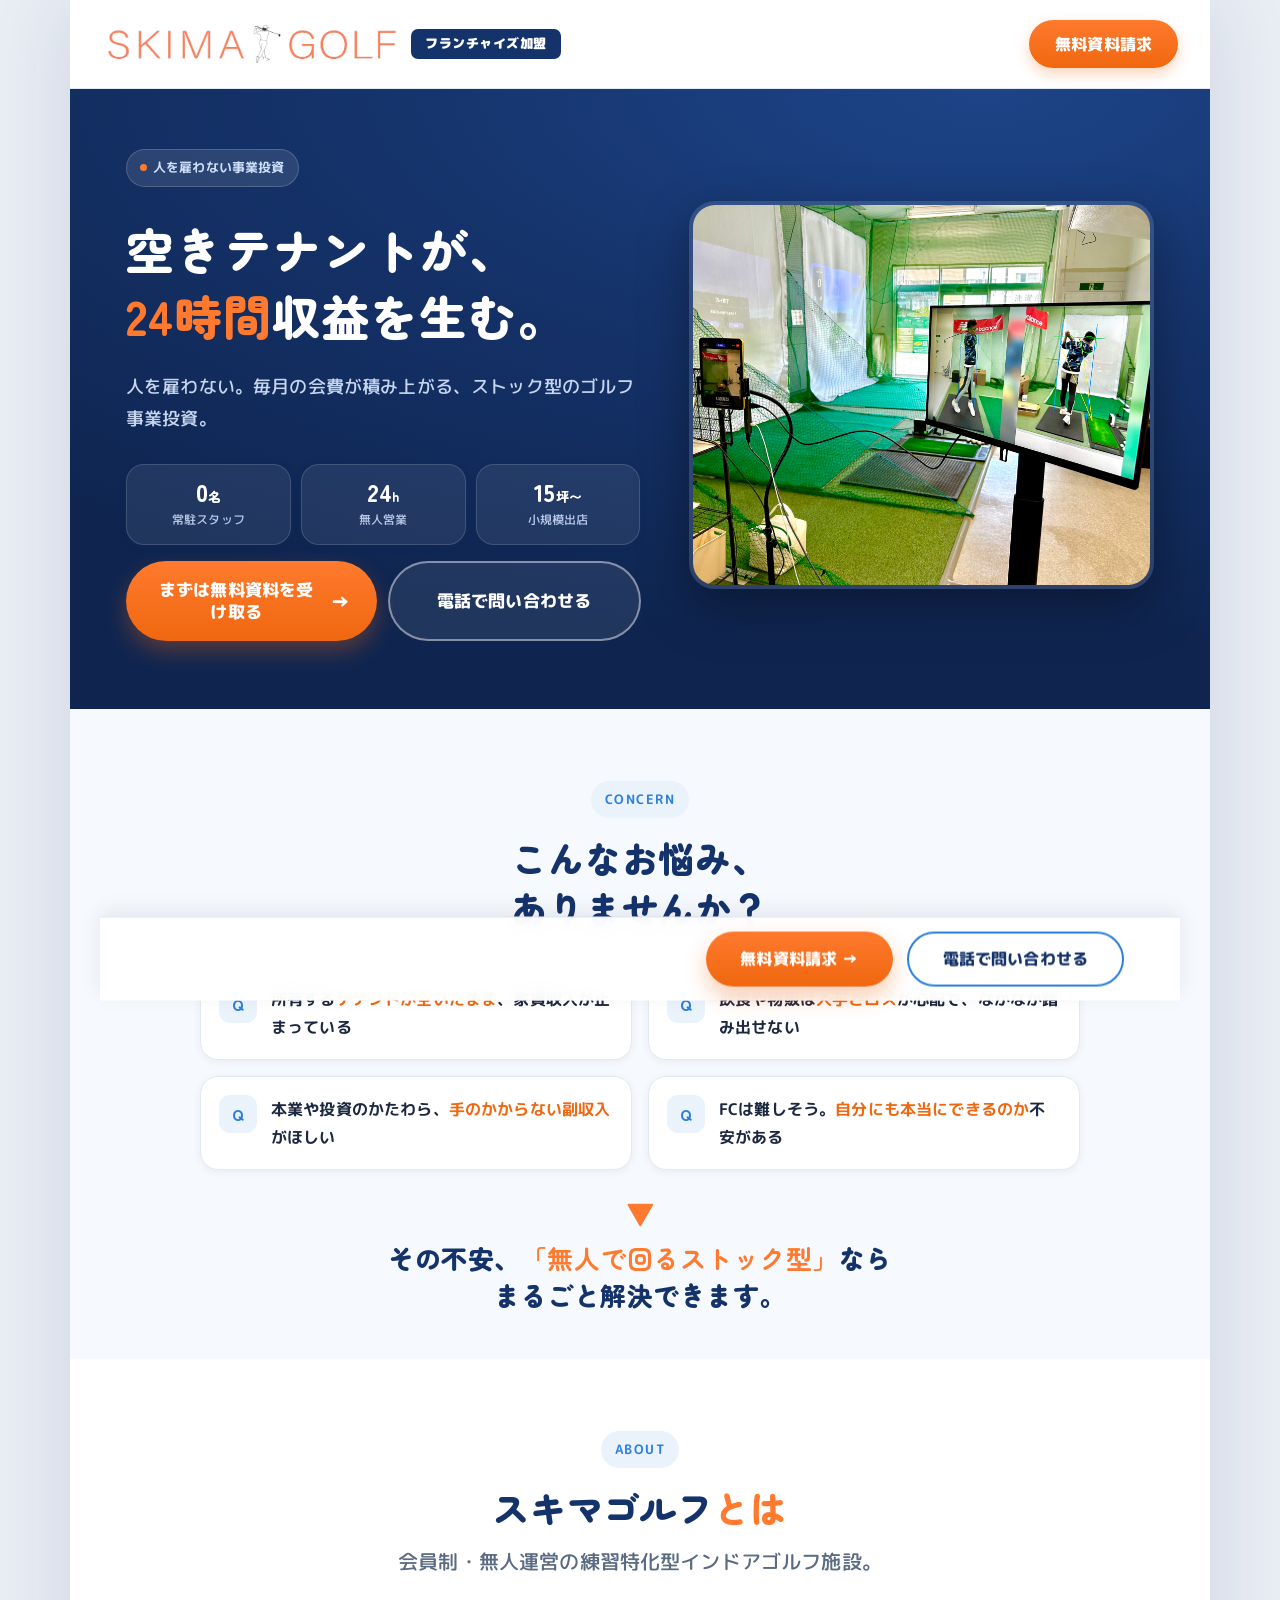
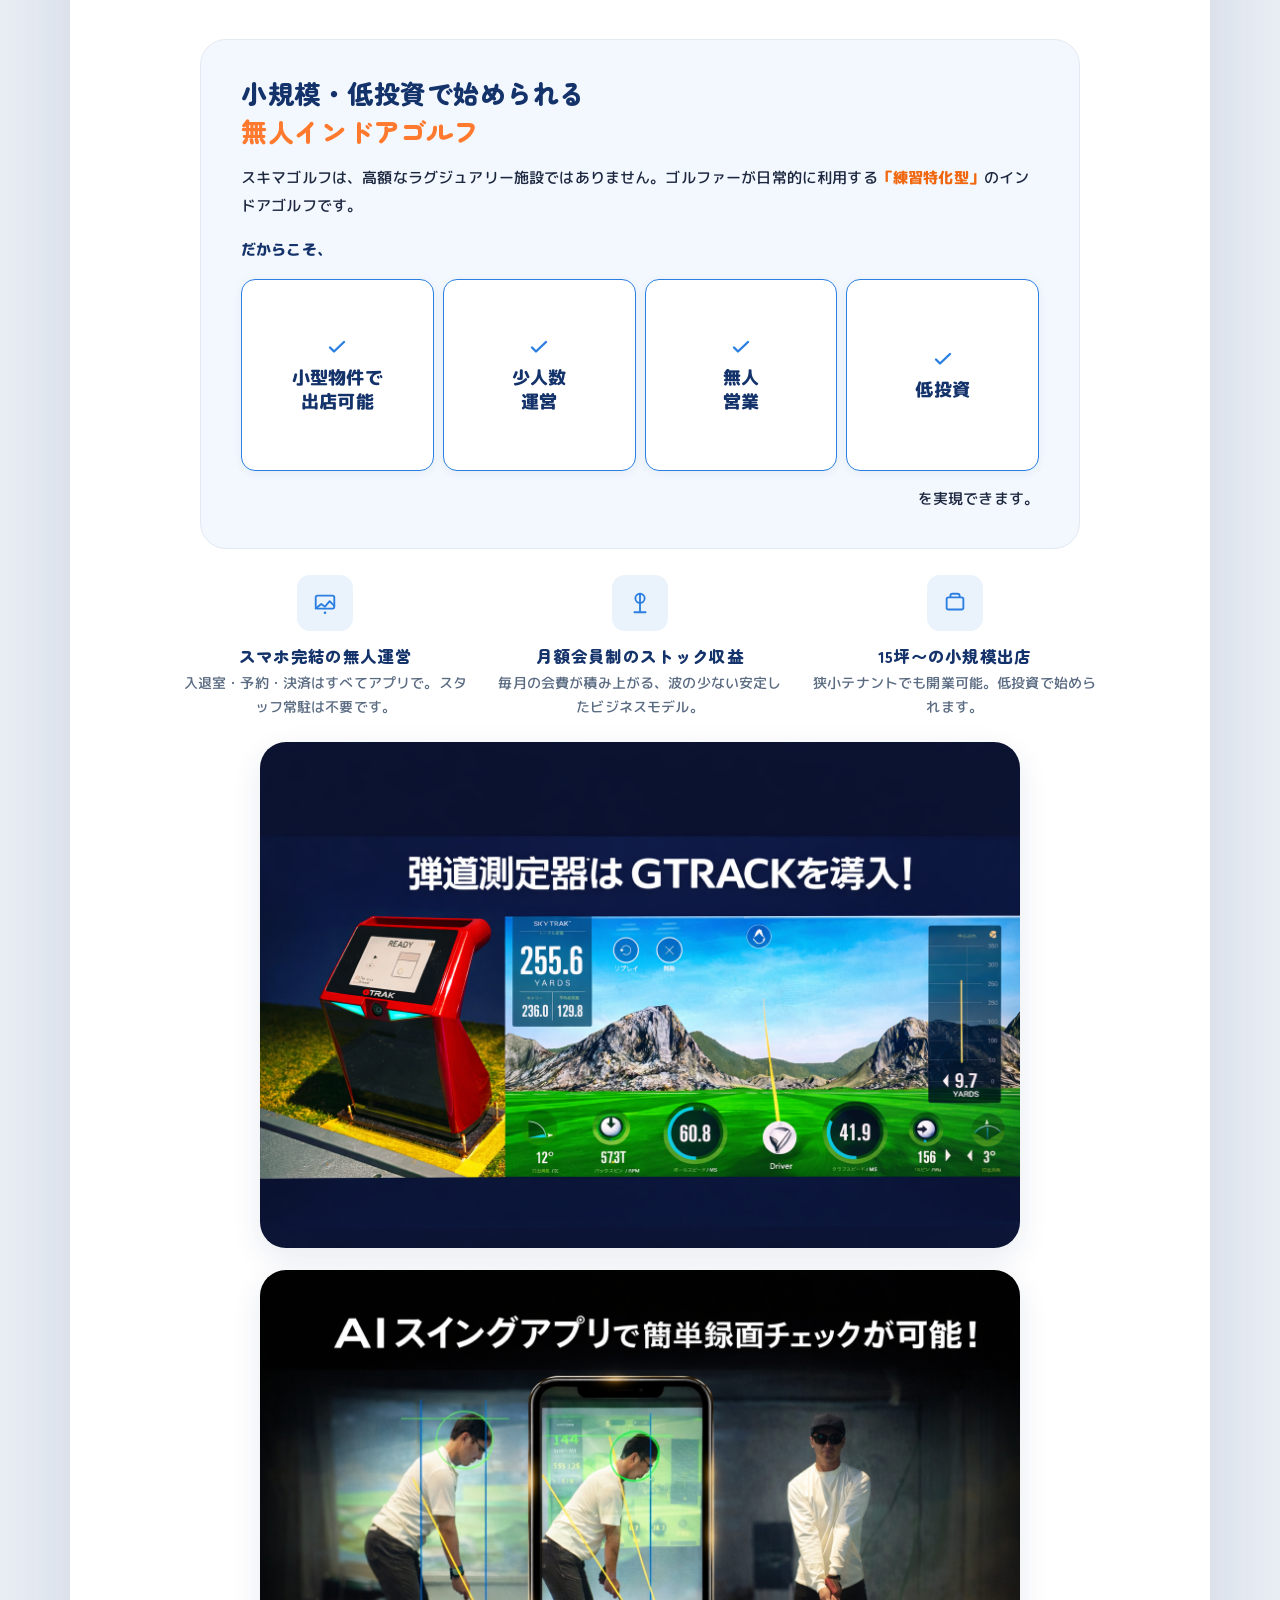
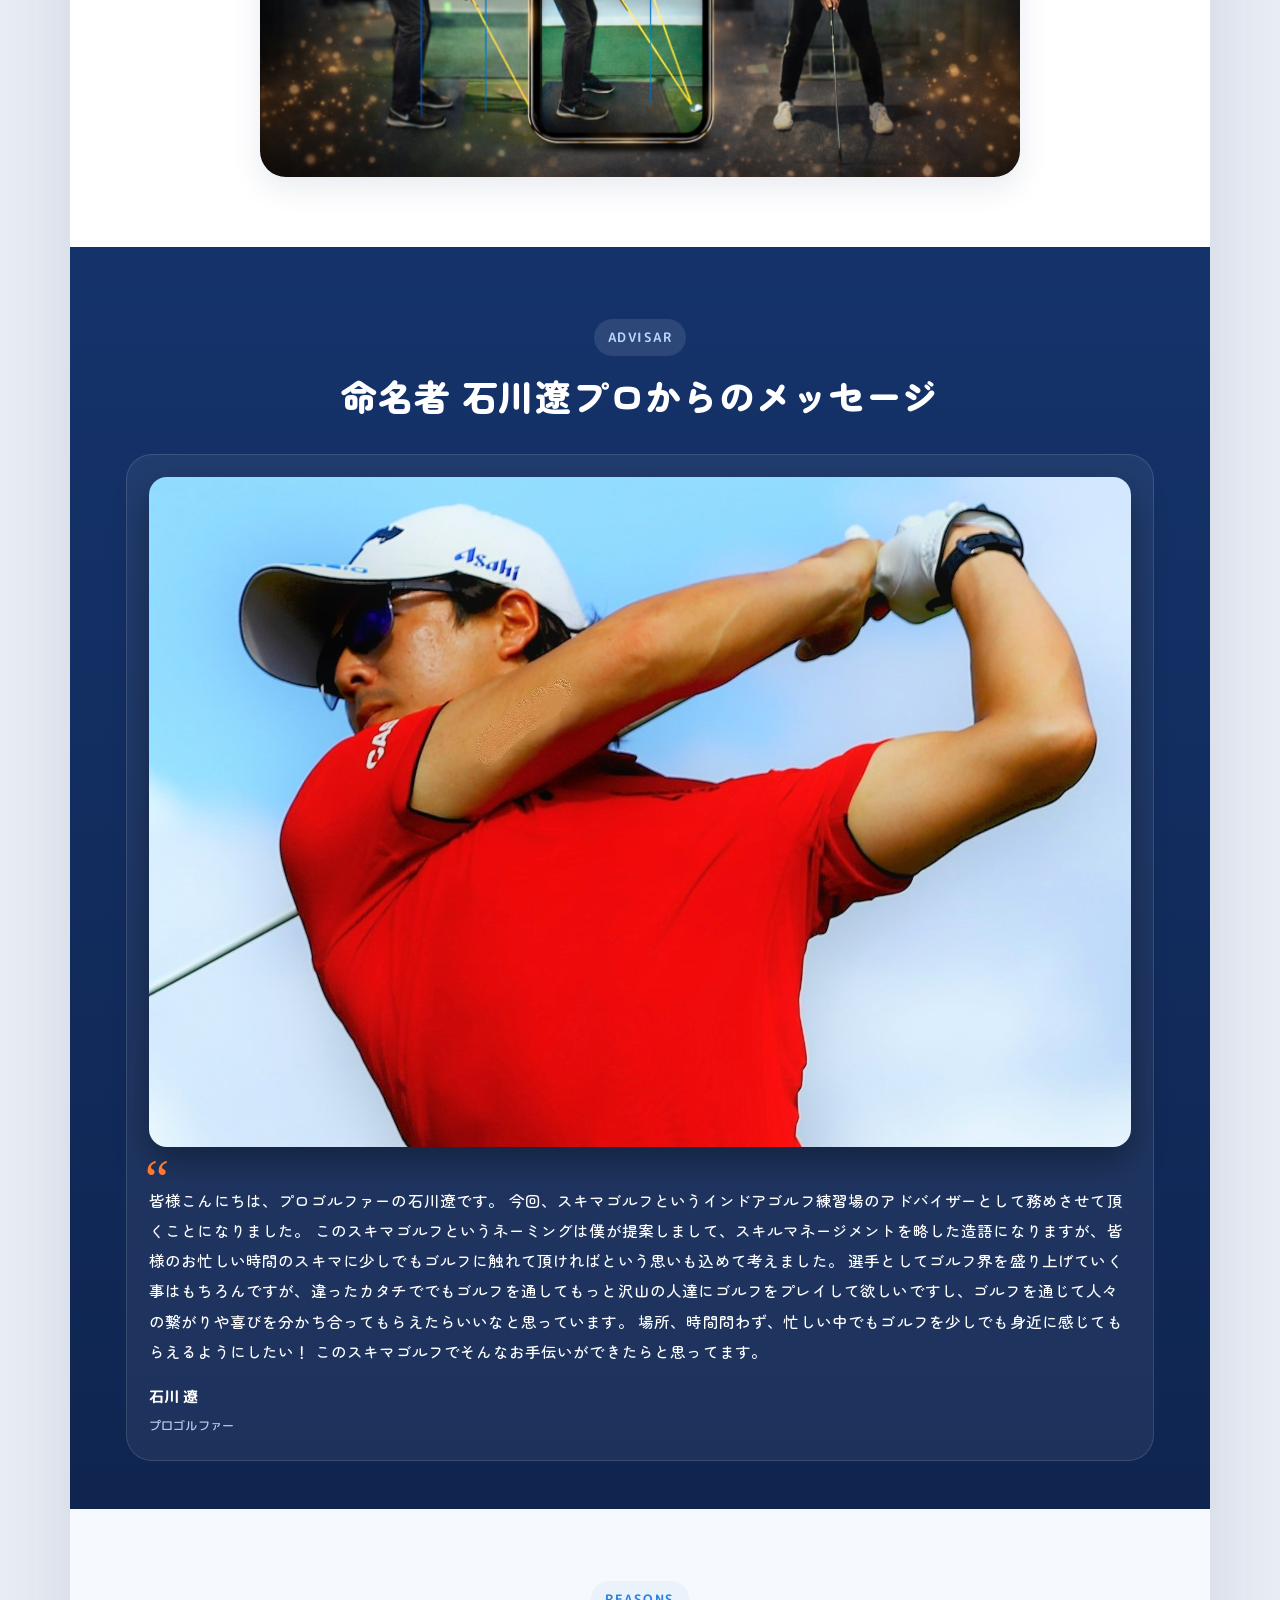
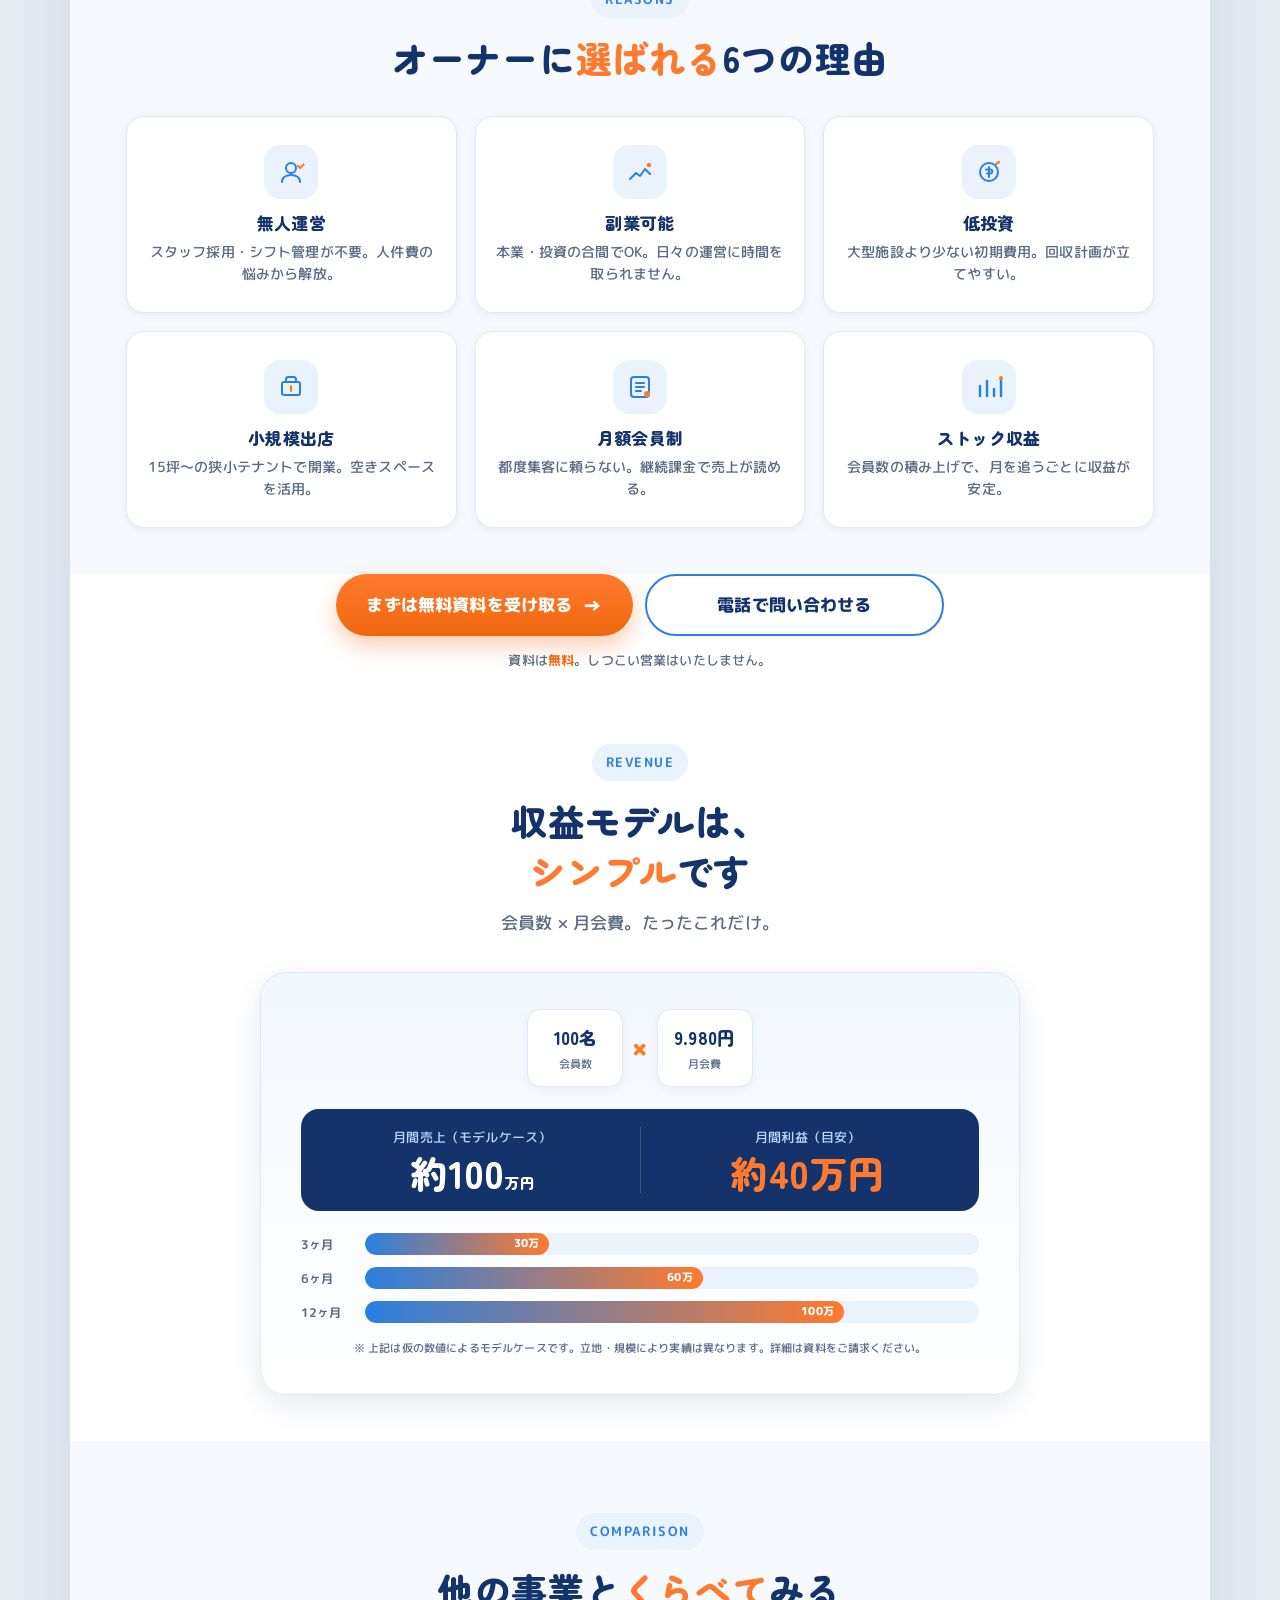
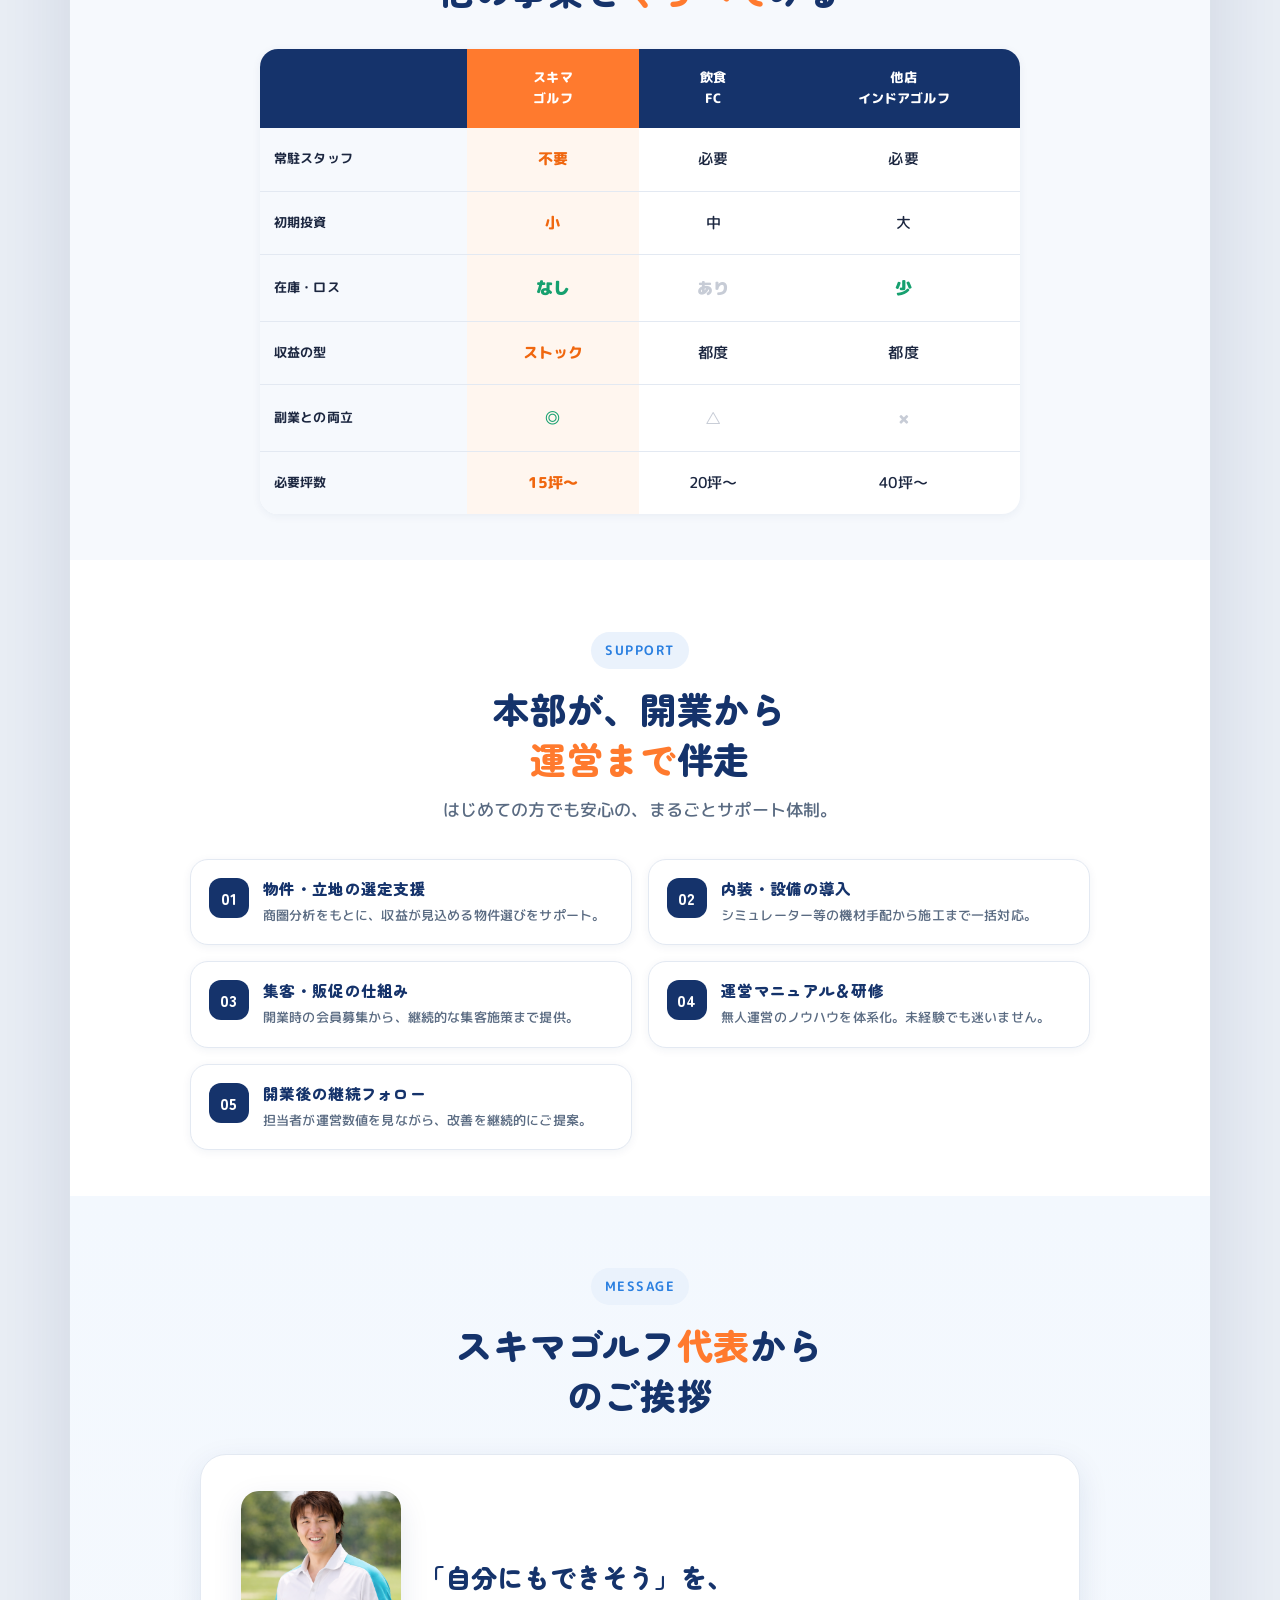
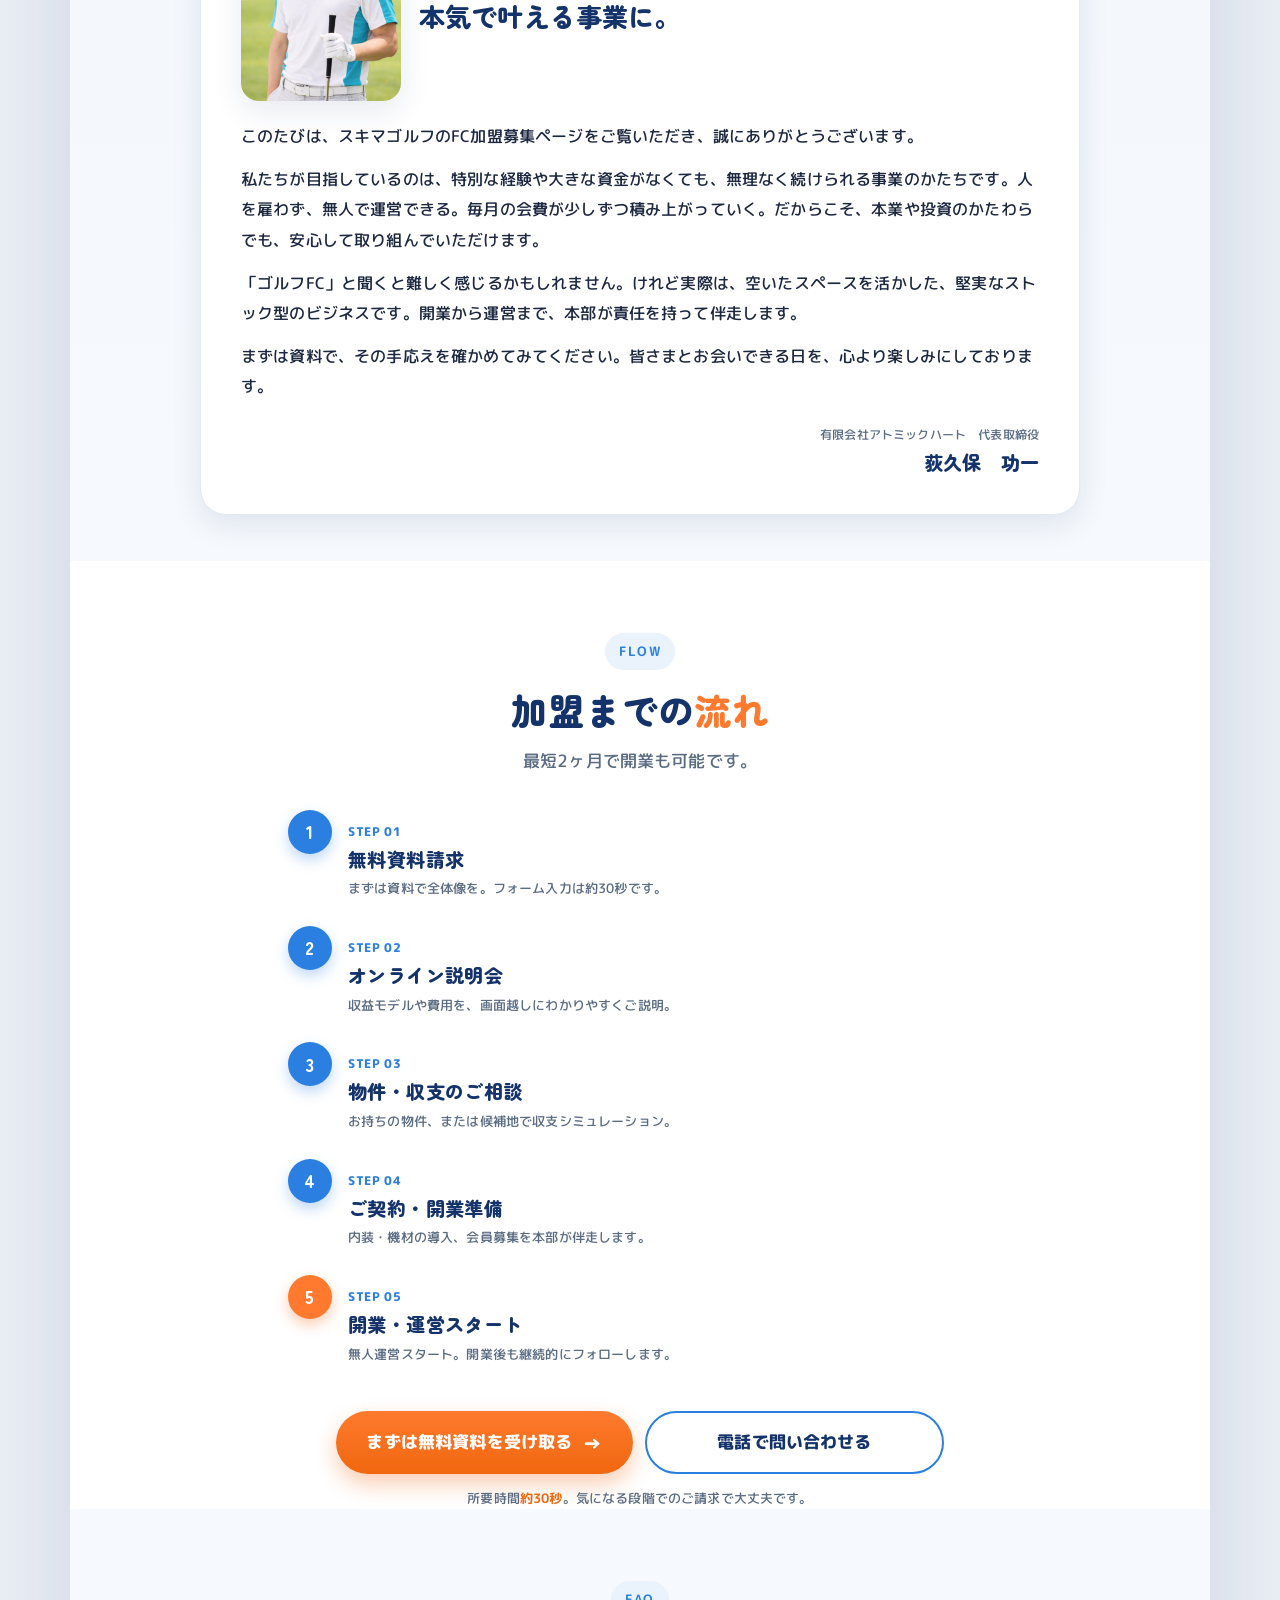
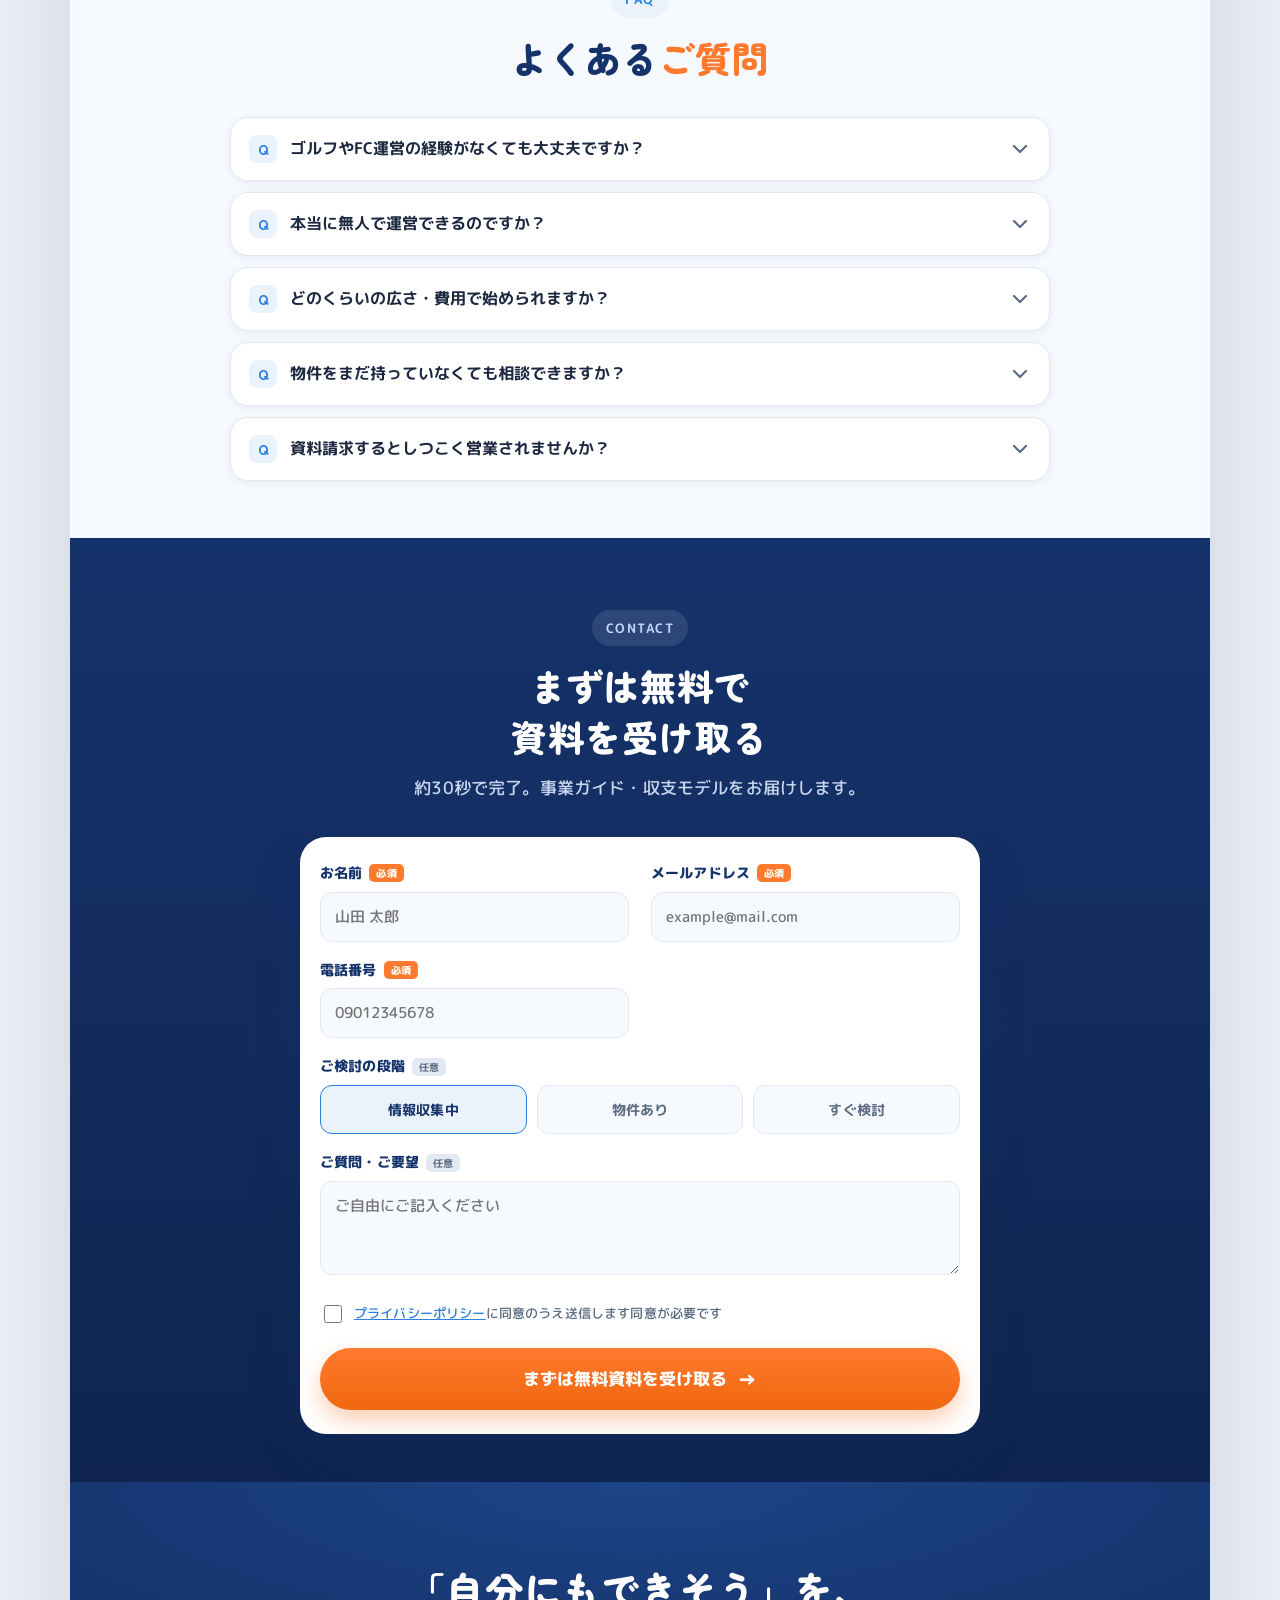
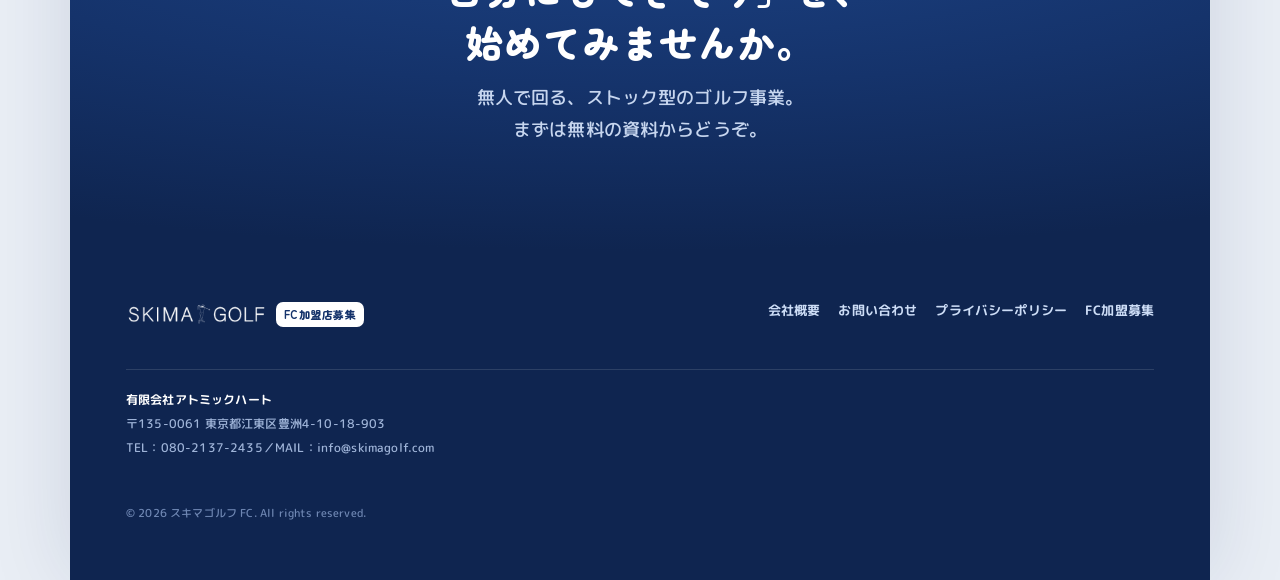
==== index.html @ a8b5e191 "Initial commit: スキマゴルフ FC加盟店募集LP Claude Designハンドオフバンドルから本番LPを実装。 - index.html / styles.css / app.js" ====
<!DOCTYPE html>
<html lang="ja">
<head>
<meta charset="UTF-8">
<meta name="viewport" content="width=device-width, initial-scale=1.0, viewport-fit=cover">
<title>スキマゴルフ FC加盟店募集｜空きテナントが、24時間収益を生む。</title>
<link rel="preconnect" href="https://fonts.googleapis.com">
<link rel="preconnect" href="https://fonts.gstatic.com" crossorigin>
<link href="https://fonts.googleapis.com/css2?family=M+PLUS+Rounded+1c:wght@400;500;700;800&family=Zen+Maru+Gothic:wght@500;700;900&display=swap" rel="stylesheet">
<link rel="stylesheet" href="styles.css?v=7">
</head>
<body data-fv="c" data-accent="orange" data-round="default">

<div class="lp">

  <!-- ===== ヘッダー ===== -->
  <header class="topbar">
    <div class="logo">
      <img src="assets/skima-golf-logo.png" alt="スキマゴルフ" class="logo-img" style="width: 300px; height: 60px">
      <span class="logo-fc" style="height: 30px; width: 150px; font-size: 13px; font-weight: 900; text-align: center; font-family: &quot;M PLUS Rounded 1c&quot;">フランチャイズ加盟</span>
    </div>
    <a href="#form" class="btn btn-primary btn-mini">無料資料請求</a>
  </header>

  <!-- ===== 1. ファーストビュー（3案：data-fvで切替） ===== -->
  <!-- FV-A：写真背景フル -->
  <section class="fv fv-a">
    <div class="hero-photo">
      <img class="slot" src="assets/facility-hero.jpg" alt="明るいインドアゴルフ施設">
      <div class="hero-overlay"></div>
      <div class="hero-copy">
        <div class="fv-badges">
          <span class="fv-badge"><span class="dot"></span>無人運営</span>
          <span class="fv-badge"><span class="dot"></span>副業OK</span>
          <span class="fv-badge"><span class="dot"></span>月額会員制</span>
        </div>
        <h1>空きテナントが、<br><span class="accent">24時間</span>収益を生む。</h1>
        <p class="sub">人を雇わない。毎月の会費が積み上がる、<br>ストック型のゴルフ事業投資。</p>
      </div>
    </div>
    <div class="fv-cta wrap">
      <div class="kpi-row">
        <div class="kpi"><div class="num">0<small>名</small></div><div class="lbl">常駐スタッフ</div></div>
        <div class="kpi"><div class="num">24<small>h</small></div><div class="lbl">無人営業</div></div>
        <div class="kpi"><div class="num">15<small>坪〜</small></div><div class="lbl">小規模出店</div></div>
      </div>
      <div class="cta-stack">
        <a href="#form" class="btn btn-primary">まずは無料資料を受け取る <span class="btn-arrow">→</span></a>
        <a href="tel:08021372435" class="btn btn-secondary">電話で問い合わせる</a>
      </div>
    </div>
  </section>

  <!-- FV-B：分割カード -->
  <section class="fv fv-b">
    <div class="wrap">
      <div class="fv-badges">
        <span class="fv-badge"><span class="dot"></span>無人運営</span>
        <span class="fv-badge"><span class="dot"></span>副業OK</span>
        <span class="fv-badge"><span class="dot"></span>ストック収益</span>
      </div>
      <h1>空きテナントが、<br><span class="accent">24時間</span>収益を生む。</h1>
      <p class="sub">人を雇わない。毎月の会費が積み上がる、ストック型のゴルフ事業投資。</p>
      <div class="hero-card">
        <img class="slot" src="assets/facility-hero.jpg" alt="明るいインドアゴルフ施設">
        <div class="float-kpi"><div class="num">0<span style="font-size:14px;">名</span></div><div class="lbl">常駐スタッフ</div></div>
      </div>
      <div class="fv-cta">
        <a href="#form" class="btn btn-primary">まずは無料資料を受け取る <span class="btn-arrow">→</span></a>
        <a href="tel:08021372435" class="btn btn-secondary">電話で問い合わせる</a>
      </div>
    </div>
  </section>

  <!-- FV-C：ネイビー地 -->
  <section class="fv fv-c">
    <div class="wrap">
      <div class="fv-badges">
        <span class="fv-badge"><span class="dot"></span>人を雇わない事業投資</span>
      </div>
      <h1>空きテナントが、<br><span class="accent">24時間</span>収益を生む。</h1>
      <p class="sub">人を雇わない。毎月の会費が積み上がる、ストック型のゴルフ事業投資。</p>
      <div class="hero-card">
        <img class="slot" src="assets/facility-hero.jpg" alt="明るいインドアゴルフ施設">
      </div>
      <div class="kpi-row">
        <div class="kpi"><div class="num">0<small>名</small></div><div class="lbl">常駐スタッフ</div></div>
        <div class="kpi"><div class="num">24<small>h</small></div><div class="lbl">無人営業</div></div>
        <div class="kpi"><div class="num">15<small>坪〜</small></div><div class="lbl">小規模出店</div></div>
      </div>
      <div class="fv-cta">
        <a href="#form" class="btn btn-primary">まずは無料資料を受け取る <span class="btn-arrow">→</span></a>
        <a href="tel:08021372435" class="btn btn-secondary">電話で問い合わせる</a>
      </div>
    </div>
  </section>

  <!-- ===== 2. お悩み共感 ===== -->
  <section class="pain">
    <div class="wrap">
      <div class="sec-head">
        <span class="eyebrow">CONCERN</span>
        <h2>こんなお悩み、<br>ありませんか？</h2>
      </div>
      <div class="pain-grid">
        <div class="pain-card"><div class="q">Q</div><p>所有する<span>テナントが空いたまま</span>、家賃収入が止まっている</p></div>
        <div class="pain-card"><div class="q">Q</div><p>飲食や物販は<span>人手とロス</span>が心配で、なかなか踏み出せない</p></div>
        <div class="pain-card"><div class="q">Q</div><p>本業や投資のかたわら、<span>手のかからない副収入</span>がほしい</p></div>
        <div class="pain-card"><div class="q">Q</div><p>FCは難しそう。<span>自分にも本当にできるのか</span>不安がある</p></div>
      </div>
      <div class="pain-bridge">
        <div class="arrow">▼</div>
        <h3>その不安、<b>「無人で回るストック型」</b>なら<br>まるごと解決できます。</h3>
      </div>
    </div>
  </section>

  <!-- ===== 3. スキマゴルフとは ===== -->
  <section class="about">
    <div class="wrap">
      <div class="sec-head">
        <span class="eyebrow">ABOUT</span>
        <h2>スキマゴルフ<span class="hl">とは</span></h2>
        <p class="lead" style="font-size: 20px">会員制・無人運営の練習特化型インドアゴルフ施設。</p>
      </div>
      <div class="about-callout">
        <h3>小規模・低投資で始められる<br><span class="hl">無人インドアゴルフ</span></h3>
        <p>スキマゴルフは、高額なラグジュアリー施設ではありません。ゴルファーが日常的に利用する<b>「練習特化型」</b>のインドアゴルフです。</p>
        <p class="about-callout-bridge">だからこそ、</p>
        <div class="about-tags">
          <span class="about-tag"><svg viewBox="0 0 24 24" fill="none"><path d="M5 12.5l4 4L19 7" stroke="currentColor" stroke-width="2.4" stroke-linecap="round" stroke-linejoin="round"/></svg><span class="about-tag-txt" style="font-size: 18px">小型物件で<br>出店可能</span></span>
          <span class="about-tag"><svg viewBox="0 0 24 24" fill="none"><path d="M5 12.5l4 4L19 7" stroke="currentColor" stroke-width="2.4" stroke-linecap="round" stroke-linejoin="round"/></svg><span class="about-tag-txt" style="font-size: 18px">少人数<br>運営</span></span>
          <span class="about-tag"><svg viewBox="0 0 24 24" fill="none"><path d="M5 12.5l4 4L19 7" stroke="currentColor" stroke-width="2.4" stroke-linecap="round" stroke-linejoin="round"/></svg><span class="about-tag-txt" style="font-size: 18px">無人<br>営業</span></span>
          <span class="about-tag"><svg viewBox="0 0 24 24" fill="none"><path d="M5 12.5l4 4L19 7" stroke="currentColor" stroke-width="2.4" stroke-linecap="round" stroke-linejoin="round"/></svg><span class="about-tag-txt" style="font-size: 18px">低投資</span></span>
        </div>
        <p class="about-callout-foot">を実現できます。</p>
      </div>

      <div class="about-points">
        <div class="about-point">
          <span class="ico"><svg viewBox="0 0 28 28" fill="none"><rect x="4" y="6" width="20" height="14" rx="2" stroke="#2a7fe0" stroke-width="2"/><path d="M4 20l6-5 4 3 5-6 5 5" stroke="#2a7fe0" stroke-width="2" stroke-linecap="round" stroke-linejoin="round"/><circle cx="14" cy="24.5" r="1.4" fill="#2a7fe0"/></svg></span>
          <div><h4>スマホ完結の無人運営</h4><p>入退室・予約・決済はすべてアプリで。スタッフ常駐は不要です。</p></div>
        </div>
        <div class="about-point">
          <span class="ico"><svg viewBox="0 0 28 28" fill="none"><path d="M14 4v20M8 24h12" stroke="#2a7fe0" stroke-width="2" stroke-linecap="round"/><circle cx="14" cy="9" r="5" stroke="#2a7fe0" stroke-width="2"/></svg></span>
          <div><h4>月額会員制のストック収益</h4><p>毎月の会費が積み上がる、波の少ない安定したビジネスモデル。</p></div>
        </div>
        <div class="about-point">
          <span class="ico"><svg viewBox="0 0 28 28" fill="none"><rect x="5" y="8" width="18" height="13" rx="2" stroke="#2a7fe0" stroke-width="2"/><path d="M9 8V6.5A2.5 2.5 0 0111.5 4h5A2.5 2.5 0 0119 6.5V8" stroke="#2a7fe0" stroke-width="2"/></svg></span>
          <div><h4>15坪〜の小規模出店</h4><p>狭小テナントでも開業可能。低投資で始められます。</p></div>
        </div>
      </div>

      <div class="about-photo" style="aspect-ratio:1536/1024; margin-top:22px;">
        <img class="slot" src="assets/gtrack-banner-2.png" alt="施設内観">
      </div>

      <div class="about-photo" style="aspect-ratio:1536/1024; margin-top:14px;">
        <img class="slot" src="assets/ai-swing-banner-2.png" alt="AIスイングアプリ">
      </div>
    </div>
  </section>

  <!-- ===== 4. 石川遼 ===== -->
  <section class="ryo">
    <div class="wrap">
      <div class="sec-head">
        <span class="eyebrow on-navy">ADVISAR</span>
        <h2>命名者 石川遼プロからのメッセージ</h2>
      </div>
      <div class="ryo-card">
        <div class="ryo-photo" style="aspect-ratio:1650/1125;">
          <img class="slot" src="assets/ambassador.jpg" alt="石川遼プロ" style="object-position:35% 18%;">
        </div>
        <p class="ryo-quote">皆様こんにちは、プロゴルファーの石川遼です。
今回、スキマゴルフというインドアゴルフ練習場のアドバイザーとして務めさせて頂くことになりました。
このスキマゴルフというネーミングは僕が提案しまして、スキルマネージメントを略した造語になりますが、皆様のお忙しい時間のスキマに少しでもゴルフに触れて頂ければという思いも込めて考えました。
選手としてゴルフ界を盛り上げていく事はもちろんですが、違ったカタチででもゴルフを通してもっと沢山の人達にゴルフをプレイして欲しいですし、ゴルフを通じて人々の繋がりや喜びを分かち合ってもらえたらいいなと思っています。
場所、時間問わず、忙しい中でもゴルフを少しでも身近に感じてもらえるようにしたい！
このスキマゴルフでそんなお手伝いができたらと思ってます。</p>
        <div class="ryo-name" style="text-align: right">
          <span class="who"><b style="text-align: left">石川 遼</b><span>プロゴルファー</span></span>
        </div>
      </div>
    </div>
  </section>

  <!-- ===== 5. 選ばれる理由（アイコングリッド） ===== -->
  <section class="reasons">
    <div class="wrap">
      <div class="sec-head">
        <span class="eyebrow">REASONS</span>
        <h2>オーナーに<span class="hl">選ばれる</span>6つの理由</h2>
      </div>
      <div class="reason-grid">
        <div class="reason">
          <span class="ico"><svg viewBox="0 0 30 30" fill="none"><circle cx="15" cy="11" r="5" stroke="#2a7fe0" stroke-width="2"/><path d="M6 25c0-4.5 4-7 9-7s9 2.5 9 7" stroke="#2a7fe0" stroke-width="2" stroke-linecap="round"/><path d="M22 9l2 2 3.5-3.5" stroke="#ff7a2e" stroke-width="2.2" stroke-linecap="round" stroke-linejoin="round"/></svg></span>
          <h4>無人運営</h4><p>スタッフ採用・シフト管理が不要。人件費の悩みから解放。</p>
        </div>
        <div class="reason">
          <span class="ico"><svg viewBox="0 0 30 30" fill="none"><path d="M5 22l6-6 4 3 5-7 5 5" stroke="#2a7fe0" stroke-width="2" stroke-linecap="round" stroke-linejoin="round"/><circle cx="24" cy="8" r="2.2" fill="#ff7a2e"/></svg></span>
          <h4>副業可能</h4><p>本業・投資の合間でOK。日々の運営に時間を取られません。</p>
        </div>
        <div class="reason">
          <span class="ico"><svg viewBox="0 0 30 30" fill="none"><circle cx="15" cy="15" r="9" stroke="#2a7fe0" stroke-width="2"/><path d="M15 10v10M12 12.5h4.2a2 2 0 010 4H13" stroke="#2a7fe0" stroke-width="2" stroke-linecap="round" stroke-linejoin="round"/><path d="M22 7l3-2" stroke="#ff7a2e" stroke-width="2.2" stroke-linecap="round"/></svg></span>
          <h4>低投資</h4><p>大型施設より少ない初期費用。回収計画が立てやすい。</p>
        </div>
        <div class="reason">
          <span class="ico"><svg viewBox="0 0 30 30" fill="none"><rect x="6" y="10" width="18" height="13" rx="2" stroke="#2a7fe0" stroke-width="2"/><path d="M10 10V7.5A2.5 2.5 0 0112.5 5h5A2.5 2.5 0 0120 7.5V10" stroke="#2a7fe0" stroke-width="2"/><path d="M15 14v5" stroke="#ff7a2e" stroke-width="2.2" stroke-linecap="round"/></svg></span>
          <h4>小規模出店</h4><p>15坪〜の狭小テナントで開業。空きスペースを活用。</p>
        </div>
        <div class="reason">
          <span class="ico"><svg viewBox="0 0 30 30" fill="none"><rect x="6" y="5" width="18" height="20" rx="3" stroke="#2a7fe0" stroke-width="2"/><path d="M11 11h8M11 15h8M11 19h5" stroke="#2a7fe0" stroke-width="2" stroke-linecap="round"/><circle cx="22" cy="22" r="3" fill="#ff7a2e"/></svg></span>
          <h4>月額会員制</h4><p>都度集客に頼らない。継続課金で売上が読める。</p>
        </div>
        <div class="reason">
          <span class="ico"><svg viewBox="0 0 30 30" fill="none"><path d="M6 24V14M13 24V9M20 24V17M27 24V6" stroke="#2a7fe0" stroke-width="2.4" stroke-linecap="round"/><circle cx="27" cy="6" r="2" fill="#ff7a2e"/></svg></span>
          <h4>ストック収益</h4><p>会員数の積み上げで、月を追うごとに収益が安定。</p>
        </div>
      </div>
    </div>
  </section>

  <!-- ===== CTA #2 ===== -->
  <section class="wrap cta-block">
    <div class="cta-stack">
      <a href="#form" class="btn btn-primary">まずは無料資料を受け取る <span class="btn-arrow">→</span></a>
      <a href="tel:08021372435" class="btn btn-secondary">電話で問い合わせる</a>
    </div>
    <p class="cta-note">資料は<b>無料</b>。しつこい営業はいたしません。</p>
  </section>

  <!-- ===== 6. 収益モデル ===== -->
  <section class="revenue">
    <div class="wrap">
      <div class="sec-head">
        <span class="eyebrow">REVENUE</span>
        <h2>収益モデルは、<br><span class="hl">シンプル</span>です</h2>
        <p class="lead">会員数 × 月会費。たったこれだけ。</p>
      </div>
      <div class="rev-card">
        <div class="rev-formula">
          <div class="rev-chip"><div class="v">100名</div><div class="k">会員数</div></div>
          <span class="rev-op">×</span>
          <div class="rev-chip"><div class="v">9.980円</div><div class="k">月会費</div></div>
        </div>
        <div class="rev-result">
          <div class="rev-result-item">
            <div class="k">月間売上（モデルケース）</div>
            <div class="v">約100<small>万円</small></div>
          </div>
          <div class="rev-result-div"></div>
          <div class="rev-result-item">
            <div class="k">月間利益（目安）</div>
            <div class="v accent" style="text-align: center">約40万円</div>
          </div>
        </div>
        <div class="rev-bars">
          <div class="rev-bar-row"><span class="ym">3ヶ月</span><div class="track"><div class="fill" style="width:30%">30万</div></div></div>
          <div class="rev-bar-row"><span class="ym">6ヶ月</span><div class="track"><div class="fill" style="width:55%">60万</div></div></div>
          <div class="rev-bar-row"><span class="ym">12ヶ月</span><div class="track"><div class="fill" style="width:78%">100万</div></div></div>
        </div>
        <p class="rev-disclaimer">※ 上記は仮の数値によるモデルケースです。立地・規模により実績は異なります。詳細は資料をご請求ください。</p>
      </div>
    </div>
  </section>

  <!-- ===== 7. 他店比較表 ===== -->
  <section class="compare">
    <div class="wrap">
      <div class="sec-head">
        <span class="eyebrow">COMPARISON</span>
        <h2>他の事業と<span class="hl">くらべて</span>みる</h2>
      </div>
      <table class="ctable">
        <thead>
          <tr><th></th><th class="us">スキマ<br>ゴルフ</th><th>飲食<br>FC</th><th>他店<br>インドアゴルフ</th></tr>
        </thead>
        <tbody>
          <tr><th>常駐スタッフ</th><td class="us">不要</td><td>必要</td><td>必要</td></tr>
          <tr><th>初期投資</th><td class="us">小</td><td>中</td><td>大</td></tr>
          <tr><th>在庫・ロス</th><td class="us"><span class="mark-o">なし</span></td><td class="mark-x">あり</td><td class="mark-o">少</td></tr>
          <tr><th>収益の型</th><td class="us">ストック</td><td>都度</td><td>都度</td></tr>
          <tr><th>副業との両立</th><td class="us"><span class="mark-o">◎</span></td><td class="mark-x">△</td><td class="mark-x">×</td></tr>
          <tr><th>必要坪数</th><td class="us">15坪〜</td><td>20坪〜</td><td>40坪〜</td></tr>
        </tbody>
      </table>
    </div>
  </section>

  <!-- ===== 8. FC本部サポート ===== -->
  <section class="support">
    <div class="wrap">
      <div class="sec-head">
        <span class="eyebrow">SUPPORT</span>
        <h2>本部が、開業から<br><span class="hl">運営まで</span>伴走</h2>
        <p class="lead">はじめての方でも安心の、まるごとサポート体制。</p>
      </div>
      <div class="support-list">
        <div class="support-item"><span class="n">01</span><div><h4>物件・立地の選定支援</h4><p>商圏分析をもとに、収益が見込める物件選びをサポート。</p></div></div>
        <div class="support-item"><span class="n">02</span><div><h4>内装・設備の導入</h4><p>シミュレーター等の機材手配から施工まで一括対応。</p></div></div>
        <div class="support-item"><span class="n">03</span><div><h4>集客・販促の仕組み</h4><p>開業時の会員募集から、継続的な集客施策まで提供。</p></div></div>
        <div class="support-item"><span class="n">04</span><div><h4>運営マニュアル＆研修</h4><p>無人運営のノウハウを体系化。未経験でも迷いません。</p></div></div>
        <div class="support-item"><span class="n">05</span><div><h4>開業後の継続フォロー</h4><p>担当者が運営数値を見ながら、改善を継続的にご提案。</p></div></div>
      </div>
    </div>
  </section>

  <!-- ===== 9. 代表からのご挨拶 ===== -->
  <section class="greeting">
    <div class="wrap">
      <div class="sec-head">
        <span class="eyebrow">MESSAGE</span>
        <h2>スキマゴルフ<span class="hl">代表</span>から<br>のご挨拶</h2>
      </div>

      <div class="greet-card">
        <div class="greet-head">
          <div class="greet-photo">
            <img class="slot" src="assets/representative.png" alt="代表 荻久保功一">
          </div>
          <p class="greet-lead">「自分にもできそう」を、<br>本気で叶える事業に。</p>
        </div>
        <div class="greet-body">
          <p>このたびは、スキマゴルフのFC加盟募集ページをご覧いただき、誠にありがとうございます。</p>
          <p>私たちが目指しているのは、特別な経験や大きな資金がなくても、無理なく続けられる事業のかたちです。人を雇わず、無人で運営できる。毎月の会費が少しずつ積み上がっていく。だからこそ、本業や投資のかたわらでも、安心して取り組んでいただけます。</p>
          <p>「ゴルフFC」と聞くと難しく感じるかもしれません。けれど実際は、空いたスペースを活かした、堅実なストック型のビジネスです。開業から運営まで、本部が責任を持って伴走します。</p>
          <p>まずは資料で、その手応えを確かめてみてください。皆さまとお会いできる日を、心より楽しみにしております。</p>
        </div>
        <div class="greet-sign">
          <span class="greet-sign-role">有限会社アトミックハート　代表取締役</span>
          <b class="greet-sign-name">荻久保　功一</b>
        </div>
      </div>
    </div>
  </section>

  <!-- ===== 10. 加盟までの流れ ===== -->
  <section class="flow">
    <div class="wrap">
      <div class="sec-head">
        <span class="eyebrow">FLOW</span>
        <h2>加盟までの<span class="hl">流れ</span></h2>
        <p class="lead">最短2ヶ月で開業も可能です。</p>
      </div>
      <div class="steps">
        <div class="step"><div class="rail"><span class="num">1</span><span class="line"></span></div><div class="body"><span class="tag">STEP 01</span><h4>無料資料請求</h4><p>まずは資料で全体像を。フォーム入力は約30秒です。</p></div></div>
        <div class="step"><div class="rail"><span class="num">2</span><span class="line"></span></div><div class="body"><span class="tag">STEP 02</span><h4>オンライン説明会</h4><p>収益モデルや費用を、画面越しにわかりやすくご説明。</p></div></div>
        <div class="step"><div class="rail"><span class="num">3</span><span class="line"></span></div><div class="body"><span class="tag">STEP 03</span><h4>物件・収支のご相談</h4><p>お持ちの物件、または候補地で収支シミュレーション。</p></div></div>
        <div class="step"><div class="rail"><span class="num">4</span><span class="line"></span></div><div class="body"><span class="tag">STEP 04</span><h4>ご契約・開業準備</h4><p>内装・機材の導入、会員募集を本部が伴走します。</p></div></div>
        <div class="step"><div class="rail"><span class="num">5</span></div><div class="body"><span class="tag">STEP 05</span><h4>開業・運営スタート</h4><p>無人運営スタート。開業後も継続的にフォローします。</p></div></div>
      </div>
    </div>
  </section>

  <!-- ===== CTA #3 ===== -->
  <section class="wrap cta-block">
    <div class="cta-stack">
      <a href="#form" class="btn btn-primary">まずは無料資料を受け取る <span class="btn-arrow">→</span></a>
      <a href="tel:08021372435" class="btn btn-secondary">電話で問い合わせる</a>
    </div>
    <p class="cta-note">所要時間<b>約30秒</b>。気になる段階でのご請求で大丈夫です。</p>
  </section>

  <!-- ===== 11. FAQ ===== -->
  <section class="faq">
    <div class="wrap">
      <div class="sec-head">
        <span class="eyebrow">FAQ</span>
        <h2>よくある<span class="hl">ご質問</span></h2>
      </div>
      <div class="faq-list">
        <div class="faq-item">
          <button class="faq-q"><span class="qi">Q</span><span class="qt">ゴルフやFC運営の経験がなくても大丈夫ですか？</span><span class="chev"><svg viewBox="0 0 22 22" fill="none"><path d="M5 8l6 6 6-6" stroke="currentColor" stroke-width="2.2" stroke-linecap="round" stroke-linejoin="round"/></svg></span></button>
          <div class="faq-a"><div class="inner">はい、未経験の方がほとんどです。運営マニュアルと研修、開業後のフォローまで本部が伴走しますのでご安心ください。</div></div>
        </div>
        <div class="faq-item">
          <button class="faq-q"><span class="qi">Q</span><span class="qt">本当に無人で運営できるのですか？</span><span class="chev"><svg viewBox="0 0 22 22" fill="none"><path d="M5 8l6 6 6-6" stroke="currentColor" stroke-width="2.2" stroke-linecap="round" stroke-linejoin="round"/></svg></span></button>
          <div class="faq-a"><div class="inner">入退室・予約・決済はすべてアプリで完結します。日々の業務は遠隔での状況確認が中心で、常駐スタッフは不要です。</div></div>
        </div>
        <div class="faq-item">
          <button class="faq-q"><span class="qi">Q</span><span class="qt">どのくらいの広さ・費用で始められますか？</span><span class="chev"><svg viewBox="0 0 22 22" fill="none"><path d="M5 8l6 6 6-6" stroke="currentColor" stroke-width="2.2" stroke-linecap="round" stroke-linejoin="round"/></svg></span></button>
          <div class="faq-a"><div class="inner">15坪程度の小規模テナントから出店可能です。初期費用は立地・規模により異なりますので、資料および説明会で具体的にご案内します。</div></div>
        </div>
        <div class="faq-item">
          <button class="faq-q"><span class="qi">Q</span><span class="qt">物件をまだ持っていなくても相談できますか？</span><span class="chev"><svg viewBox="0 0 22 22" fill="none"><path d="M5 8l6 6 6-6" stroke="currentColor" stroke-width="2.2" stroke-linecap="round" stroke-linejoin="round"/></svg></span></button>
          <div class="faq-a"><div class="inner">もちろん可能です。商圏分析をもとに、収益が見込める物件選びからサポートいたします。</div></div>
        </div>
        <div class="faq-item">
          <button class="faq-q"><span class="qi">Q</span><span class="qt">資料請求するとしつこく営業されませんか？</span><span class="chev"><svg viewBox="0 0 22 22" fill="none"><path d="M5 8l6 6 6-6" stroke="currentColor" stroke-width="2.2" stroke-linecap="round" stroke-linejoin="round"/></svg></span></button>
          <div class="faq-a"><div class="inner">無理な勧誘は一切いたしません。まずは資料で情報収集いただき、ご納得のうえで次のステップへお進みください。</div></div>
        </div>
      </div>
    </div>
  </section>

  <!-- ===== 12. 資料請求フォーム ===== -->
  <section class="form-sec" id="form">
    <div class="wrap">
      <div class="sec-head">
        <span class="eyebrow on-navy">CONTACT</span>
        <h2>まずは無料で<br>資料を受け取る</h2>
        <p class="lead">約30秒で完了。事業ガイド・収支モデルをお届けします。</p>
      </div>

      <form class="form-card" id="lead-form" novalidate>
        <div class="form-success" id="form-success">
          <span class="check"><svg viewBox="0 0 40 40" fill="none"><circle cx="20" cy="20" r="18" fill="#16a06f" opacity=".12"/><path d="M13 20.5l4.5 4.5L28 14" stroke="#16a06f" stroke-width="3.2" stroke-linecap="round" stroke-linejoin="round"/></svg></span>
          <h3>送信が完了しました</h3>
          <p id="success-msg">ご請求ありがとうございます。<br>担当より資料をお送りいたします。</p>
        </div>

        <div id="form-fields">
          <div class="field">
            <label for="f-name">お名前<span class="req">必須</span></label>
            <input type="text" id="f-name" name="name" placeholder="山田 太郎" autocomplete="name">
            <p class="err">お名前をご入力ください</p>
          </div>
          <div class="field">
            <label for="f-email">メールアドレス<span class="req">必須</span></label>
            <input type="email" id="f-email" name="email" placeholder="example@mail.com" autocomplete="email">
            <p class="err">正しいメールアドレスをご入力ください</p>
          </div>
          <div class="field">
            <label for="f-tel">電話番号<span class="req">必須</span></label>
            <input type="tel" id="f-tel" name="tel" placeholder="09012345678" autocomplete="tel">
            <p class="err">正しい電話番号をご入力ください（ハイフン不要）</p>
          </div>
          <div class="field">
            <label>ご検討の段階<span class="opt">任意</span></label>
            <div class="radio-row">
              <label><input type="radio" name="stage" value="情報収集" checked><span class="rb">情報収集中</span></label>
              <label><input type="radio" name="stage" value="物件あり"><span class="rb">物件あり</span></label>
              <label><input type="radio" name="stage" value="すぐ検討"><span class="rb">すぐ検討</span></label>
            </div>
          </div>
          <div class="field">
            <label for="f-msg">ご質問・ご要望<span class="opt">任意</span></label>
            <textarea id="f-msg" name="message" rows="3" placeholder="ご自由にご記入ください"></textarea>
          </div>
          <label class="form-privacy">
            <input type="checkbox" id="f-privacy" name="privacy">
            <span><a href="https://skimagolf.com/privacypolicy/" target="_blank" rel="noopener">プライバシーポリシー</a>に同意のうえ送信します<span class="err" style="margin-top:4px">同意が必要です</span></span>
          </label>
          <button type="submit" class="btn btn-primary" id="submit-btn">まずは無料資料を受け取る <span class="btn-arrow">→</span></button>
        </div>
      </form>
    </div>
  </section>

  <!-- ===== 13. 最終CTA ===== -->
  <section class="final">
    <div class="wrap">
      <h2>「自分にもできそう」を、<br>始めてみませんか。</h2>
      <p>無人で回る、ストック型のゴルフ事業。<br>まずは無料の資料からどうぞ。</p>
    </div>
  </section>

  <!-- ===== フッター ===== -->
  <footer class="footer">
    <div class="wrap">
      <div class="logo">
        <img src="assets/skima-golf-logo.png" alt="スキマゴルフ" class="logo-img footer-logo-img">
        <span class="logo-fc light">FC加盟店募集</span>
      </div>
      <div class="footer-links">
        <a href="https://atomic-heart.co.jp/" target="_blank" rel="noopener">会社概要</a>
        <a href="#form">お問い合わせ</a>
        <a href="https://skimagolf.com/privacypolicy/" target="_blank" rel="noopener">プライバシーポリシー</a>
        <a href="#form">FC加盟募集</a>
      </div>
      <div class="footer-info">
        <b>有限会社アトミックハート</b><br>
        〒135-0061 東京都江東区豊洲4-10-18-903<br>
        TEL：080-2137-2435／MAIL：info@skimagolf.com
      </div>
      <p class="footer-copy">© 2026 スキマゴルフ FC. All rights reserved.</p>
    </div>
  </footer>

</div>

<!-- スティッキー下部CTA -->
<div class="sticky-cta" id="sticky-cta">
  <a href="#form" class="btn btn-primary">無料資料請求 →</a>
  <a href="tel:08021372435" class="btn btn-secondary">電話で問い合わせる</a>
</div>

<script src="app.js"></script>

</body>
</html>
---- styles.css ----
/* スキマゴルフ FC加盟店募集LP — styles
   白×ネイビー×ブルー＋オレンジ / 丸み・親しみ・清潔感 */

:root{
  --navy:#15336b;
  --navy-deep:#0f2550;
  --blue:#2a7fe0;
  --blue-soft:#eaf2fc;
  --blue-tint:#f3f8fe;
  --orange:#ff7a2e;
  --orange-deep:#f0670f;
  --ink:#1c2740;
  --gray:#5a6b82;
  --line:#e3e9f2;
  --page:#e9eef5;
  --white:#ffffff;
  --offwhite:#f6f9fd;
  --radius:18px;
  --radius-lg:26px;
  --shadow-sm:0 2px 10px rgba(21,51,107,.06);
  --shadow:0 10px 30px rgba(21,51,107,.10);
  --shadow-lg:0 18px 50px rgba(21,51,107,.16);
  --maxw:640px;
  --accent:var(--orange);
  --accent-deep:var(--orange-deep);
}

/* アクセント差し替え（Tweaks） */
body[data-accent="coral"]{ --accent:#ff5d5d; --accent-deep:#e74545; }
body[data-accent="teal"]{ --accent:#13b08a; --accent-deep:#0c8e6f; }
body[data-round="soft"]{ --radius:26px; --radius-lg:34px; }
body[data-round="sharp"]{ --radius:8px; --radius-lg:12px; }

*{ box-sizing:border-box; }
html{ scroll-behavior:smooth; -webkit-text-size-adjust:100%; }
body{
  margin:0;
  font-family:"M PLUS Rounded 1c",system-ui,sans-serif;
  color:var(--ink);
  background:var(--page);
  line-height:1.75;
  font-weight:500;
  letter-spacing:.01em;
  -webkit-font-smoothing:antialiased;
}
h1,h2,h3,h4{ font-family:"Zen Maru Gothic","M PLUS Rounded 1c",sans-serif; line-height:1.4; margin:0; letter-spacing:.02em; }
p{ margin:0; }
img{ max-width:100%; display:block; }
a{ color:inherit; text-decoration:none; }
button{ font-family:inherit; cursor:pointer; }

/* ===== LPフレーム ===== */
.lp{
  max-width:var(--maxw);
  margin:0 auto;
  background:var(--white);
  position:relative;
  overflow:hidden;
  box-shadow:0 0 60px rgba(15,37,80,.10);
}
.wrap{ padding:0 22px; }
section{ position:relative; }

/* ===== 共通：セクション見出し ===== */
.eyebrow{
  display:inline-flex; align-items:center; gap:8px;
  font-size:13px; font-weight:700; letter-spacing:.12em;
  color:var(--blue); background:var(--blue-soft);
  padding:7px 14px; border-radius:999px;
}
.eyebrow.on-navy{ color:#bcd6ff; background:rgba(255,255,255,.10); }
.sec-head{ text-align:center; padding:54px 0 26px; }
.sec-head h2{
  font-size:27px; font-weight:900; color:var(--navy);
  margin-top:14px; text-wrap:balance;
}
.sec-head h2 .hl{ color:var(--accent); }
.sec-head .lead{ color:var(--gray); font-size:15px; margin-top:12px; }

/* ===== ボタン ===== */
.btn{
  display:inline-flex; align-items:center; justify-content:center; gap:10px;
  font-weight:800; font-size:17px; border:none; border-radius:999px;
  padding:18px 26px; width:100%; text-align:center; line-height:1.3;
  transition:transform .12s ease, box-shadow .12s ease, background .15s ease;
}
.btn:active{ transform:translateY(1px) scale(.997); }
.btn-primary{
  background:linear-gradient(180deg,var(--accent),var(--accent-deep));
  color:#fff; box-shadow:0 10px 22px rgba(240,103,15,.32);
}
body[data-accent="coral"] .btn-primary{ box-shadow:0 10px 22px rgba(231,69,69,.30); }
body[data-accent="teal"] .btn-primary{ box-shadow:0 10px 22px rgba(12,142,111,.30); }
.btn-primary:hover{ box-shadow:0 14px 28px rgba(240,103,15,.40); }
.btn-secondary{
  background:#fff; color:var(--navy); border:2px solid var(--blue);
}
.btn-secondary:hover{ background:var(--blue-soft); }
.btn .sub{ font-size:12px; font-weight:600; opacity:.9; }
.btn-arrow{ font-size:20px; }
.btn-mini{ width:auto; padding:13px 22px; font-size:15px; }

/* CTAブロック（インライン・複数回設置） */
.cta-block{ padding:30px 0 8px; }
.cta-stack{ display:flex; flex-direction:column; gap:12px; }
.cta-note{ text-align:center; font-size:12.5px; color:var(--gray); margin-top:14px; }
.cta-note b{ color:var(--accent-deep); }

/* ===== ヘッダー ===== */
.topbar{
  position:sticky; top:0; z-index:40;
  display:flex; align-items:center; justify-content:space-between;
  padding:11px 16px 11px 18px;
  background:rgba(255,255,255,.92); backdrop-filter:blur(8px);
  border-bottom:1px solid var(--line);
}
.logo{ display:flex; align-items:center; gap:9px; }
.logo-img{ height:24px; width:auto; display:block; }
.logo-fc{
  font-family:"Zen Maru Gothic"; font-weight:900; font-size:11px;
  color:#fff; background:var(--navy); padding:3px 8px; border-radius:7px; letter-spacing:.04em;
}
.logo-fc.light{ color:var(--navy); background:#fff; }
.footer-logo-img{ height:26px; filter:brightness(0) invert(1); }
.topbar .btn-mini{ box-shadow:0 6px 14px rgba(240,103,15,.28); }

/* ===== FV共通 ===== */
.fv{ display:none; }
body[data-fv="a"] .fv-a,
body[data-fv="b"] .fv-b,
body[data-fv="c"] .fv-c{ display:block; }

.fv-badges{ display:flex; flex-wrap:wrap; gap:8px; }
.fv-badge{
  display:inline-flex; align-items:center; gap:6px;
  font-size:12.5px; font-weight:700; color:var(--navy);
  background:#fff; border:1px solid var(--line); border-radius:999px; padding:7px 13px;
  box-shadow:var(--shadow-sm);
}
.fv-badge .dot{ width:7px; height:7px; border-radius:50%; background:var(--accent); }
.fv h1{ font-weight:900; color:var(--navy); }
.fv .accent{ color:var(--accent); }
.fv .blue{ color:var(--blue); }
.kpi-row{ display:flex; gap:10px; }
.kpi{ flex:1; background:#fff; border:1px solid var(--line); border-radius:var(--radius); padding:14px 10px; text-align:center; box-shadow:var(--shadow-sm); }
.kpi .num{ font-family:"Zen Maru Gothic"; font-weight:900; color:var(--navy); font-size:24px; line-height:1.1; }
.kpi .num small{ font-size:13px; }
.kpi .lbl{ font-size:11.5px; color:var(--gray); margin-top:4px; }

/* FV-A：写真背景フル */
.fv-a .hero-photo{ position:relative; }
.fv-a image-slot{ width:100%; height:560px; display:block; }
.fv-a .hero-overlay{
  position:absolute; inset:0;
  background:linear-gradient(180deg,rgba(15,37,80,.30) 0%,rgba(15,37,80,.20) 40%,rgba(15,37,80,.86) 100%);
}
.fv-a .hero-copy{ position:absolute; left:0; right:0; bottom:0; padding:26px 22px 28px; }
.fv-a .hero-copy .fv-badge{ color:#fff; background:rgba(255,255,255,.14); border-color:rgba(255,255,255,.25); }
.fv-a h1{ color:#fff; font-size:33px; margin:16px 0 10px; text-shadow:0 2px 16px rgba(15,37,80,.4); }
.fv-a .sub{ color:#dce8fb; font-size:16px; font-weight:600; margin-bottom:20px; }
.fv-a .fv-cta{ background:linear-gradient(180deg,#fff,#f4f8ff); margin-top:-1px; padding:20px 22px 26px; }
.fv-a .kpi-row{ margin-bottom:18px; }

/* FV-B：分割カード */
.fv-b{ background:linear-gradient(180deg,var(--blue-tint),#fff); padding:24px 0 30px; }
.fv-b .fv-badges{ margin-bottom:18px; }
.fv-b h1{ font-size:31px; margin-bottom:12px; }
.fv-b .sub{ color:var(--gray); font-size:15.5px; margin-bottom:18px; }
.fv-b .hero-card{ position:relative; border-radius:var(--radius-lg); overflow:hidden; box-shadow:var(--shadow-lg); margin-bottom:18px; }
.fv-b image-slot{ width:100%; height:300px; display:block; }
.fv-b .float-kpi{
  position:absolute; right:14px; bottom:14px;
  background:rgba(255,255,255,.95); border-radius:16px; padding:12px 16px; box-shadow:var(--shadow);
  text-align:center;
}
.fv-b .float-kpi .num{ font-family:"Zen Maru Gothic"; font-weight:900; color:var(--accent-deep); font-size:26px; line-height:1; }
.fv-b .float-kpi .lbl{ font-size:11px; color:var(--gray); margin-top:3px; }
.fv-b .fv-cta{ display:flex; flex-direction:column; gap:11px; }

/* FV-C：ネイビー地 */
.fv-c{ background:radial-gradient(120% 90% at 80% 0%,#1d4488 0%,var(--navy) 45%,var(--navy-deep) 100%); padding:26px 0 32px; color:#fff; }
.fv-c .fv-badge{ color:#cfe0fb; background:rgba(255,255,255,.10); border-color:rgba(255,255,255,.18); box-shadow:none; }
.fv-c .fv-badge .dot{ background:var(--accent); }
.fv-c h1{ color:#fff; font-size:34px; margin:18px 0 12px; }
.fv-c .sub{ color:#c7d6ef; font-size:15.5px; margin-bottom:20px; }
.fv-c .hero-card{ border-radius:var(--radius-lg); overflow:hidden; box-shadow:0 20px 50px rgba(0,0,0,.35); margin:0 0 18px; border:4px solid rgba(255,255,255,.12); }
.fv-c image-slot{ width:100%; height:240px; display:block; }
.fv-c .kpi{ background:rgba(255,255,255,.08); border-color:rgba(255,255,255,.14); }
.fv-c .kpi .num{ color:#fff; }
.fv-c .kpi .lbl{ color:#b9caea; }
.fv-c .kpi-row{ margin:0 0 18px; }
.fv-c .fv-cta{ display:flex; flex-direction:column; gap:11px; }
.fv-c .btn-secondary{ background:rgba(255,255,255,.08); color:#fff; border-color:rgba(255,255,255,.45); }
.fv-c .btn-secondary:hover{ background:rgba(255,255,255,.16); }

/* ===== 悩み共感 ===== */
.pain{ background:var(--offwhite); padding-bottom:46px; }
.pain-grid{ display:flex; flex-direction:column; gap:12px; }
.pain-card{
  display:flex; gap:14px; align-items:flex-start;
  background:#fff; border:1px solid var(--line); border-radius:var(--radius); padding:18px 18px; box-shadow:var(--shadow-sm);
}
.pain-card .q{ flex:none; width:38px; height:38px; border-radius:11px; background:var(--blue-soft); color:var(--blue); display:grid; place-items:center; font-weight:900; font-family:"Zen Maru Gothic"; }
.pain-card p{ font-size:15px; font-weight:700; color:var(--ink); }
.pain-card p span{ color:var(--accent-deep); }
.pain-bridge{ text-align:center; margin-top:30px; }
.pain-bridge .arrow{ font-size:30px; color:var(--accent); line-height:1; }
.pain-bridge h3{ font-size:21px; color:var(--navy); font-weight:900; margin-top:10px; text-wrap:balance; }
.pain-bridge h3 b{ color:var(--accent); }

/* ===== とは ===== */
.about{ padding-bottom:48px; }
.about-photo{ border-radius:var(--radius-lg); overflow:hidden; box-shadow:var(--shadow); margin-bottom:22px; }
.about-photo image-slot{ width:100%; height:230px; display:block; }
.about-points{ display:flex; flex-direction:column; gap:14px; }

/* スキマゴルフとは：訴求カラム */
.about-callout{ background:var(--blue-tint); border:1px solid var(--line); border-radius:var(--radius-lg); padding:24px 22px; margin:22px 0; }
.about-callout h3{ font-size:21px; font-weight:900; color:var(--navy); line-height:1.45; text-wrap:balance; }
.about-callout h3 .hl{ color:var(--accent); }
.about-callout > p{ font-size:14.5px; line-height:1.95; color:var(--ink); font-weight:500; margin-top:14px; }
.about-callout > p b{ color:var(--accent-deep); font-weight:800; }
.about-callout-bridge{ font-weight:800 !important; color:var(--navy) !important; margin-top:16px !important; }
.about-tags{ display:grid; grid-template-columns:repeat(4,1fr); gap:9px; margin-top:14px; }
.about-tag{ display:flex; flex-direction:column; align-items:center; justify-content:center; gap:7px; aspect-ratio:1/1; background:#fff; border:1.5px solid var(--blue); color:var(--navy); font-weight:800; font-size:12.5px; line-height:1.35; text-align:center; padding:6px; border-radius:14px; box-shadow:var(--shadow-sm); }
.about-tag svg{ width:24px; height:24px; color:var(--blue); flex:none; }
.about-tag-txt{ display:block; }
.about-callout-foot{ font-size:15px; font-weight:800; color:var(--navy); margin-top:14px; text-align:right; }
.about-point{ display:flex; gap:14px; align-items:flex-start; }
.about-point .ico{ flex:none; width:46px; height:46px; border-radius:13px; background:var(--blue-soft); display:grid; place-items:center; }
.about-point .ico svg{ width:26px; height:26px; }
.about-point h4{ font-size:16.5px; color:var(--navy); font-weight:900; }
.about-point p{ font-size:14px; color:var(--gray); margin-top:3px; }

/* ===== 石川遼 ===== */
.ryo{ background:linear-gradient(180deg,var(--navy),var(--navy-deep)); color:#fff; padding-bottom:48px; }
.ryo .sec-head h2{ color:#fff; }
.ryo-card{ background:rgba(255,255,255,.06); border:1px solid rgba(255,255,255,.12); border-radius:var(--radius-lg); padding:22px; }
.ryo-photo{ border-radius:var(--radius); overflow:hidden; margin-bottom:18px; box-shadow:0 14px 34px rgba(0,0,0,.35); }
.ryo-photo image-slot{ width:100%; height:300px; display:block; }
.ryo-quote{ font-family:"Zen Maru Gothic"; font-weight:500; font-size:15.5px; line-height:1.95; color:#fff; position:relative; padding-top:20px; }
.ryo-quote::before{ content:"\201C"; position:absolute; top:-12px; left:-4px; font-size:54px; color:var(--accent); line-height:1; font-family:Georgia,serif; }
.ryo-name{ margin-top:18px; display:flex; align-items:center; gap:12px; }
.ryo-name .avatar{ width:46px; height:46px; border-radius:50%; overflow:hidden; flex:none; border:2px solid rgba(255,255,255,.3); }
.ryo-name .avatar image-slot{ width:100%; height:100%; }
.ryo-name .who b{ display:block; font-size:15px; }
.ryo-name .who span{ font-size:12px; color:#b9caea; }
.ph-note{ font-size:11px; color:#9fb4d8; text-align:center; margin-top:14px; font-family:"M PLUS Rounded 1c"; }

/* ===== 選ばれる理由（アイコングリッド） ===== */
.reasons{ background:var(--offwhite); padding-bottom:46px; }
.reason-grid{ display:grid; grid-template-columns:1fr 1fr; gap:12px; }
.reason{ background:#fff; border:1px solid var(--line); border-radius:var(--radius); padding:20px 16px; text-align:center; box-shadow:var(--shadow-sm); }
.reason .ico{ width:54px; height:54px; border-radius:16px; background:var(--blue-soft); display:grid; place-items:center; margin:0 auto 12px; }
.reason .ico svg{ width:30px; height:30px; }
.reason h4{ font-size:15px; color:var(--navy); font-weight:900; }
.reason p{ font-size:12.5px; color:var(--gray); margin-top:6px; line-height:1.6; }

/* ===== 収益モデル ===== */
.revenue{ padding-bottom:46px; }
.rev-card{ background:linear-gradient(180deg,var(--blue-tint),#fff); border:1px solid var(--line); border-radius:var(--radius-lg); padding:24px 20px; box-shadow:var(--shadow); }
.rev-formula{ display:flex; align-items:center; justify-content:center; gap:10px; flex-wrap:wrap; margin-bottom:22px; }
.rev-chip{ background:#fff; border:1px solid var(--line); border-radius:14px; padding:12px 14px; text-align:center; box-shadow:var(--shadow-sm); min-width:96px; }
.rev-chip .v{ font-family:"Zen Maru Gothic"; font-weight:900; color:var(--navy); font-size:18px; }
.rev-chip .k{ font-size:11px; color:var(--gray); margin-top:2px; }
.rev-op{ font-size:22px; font-weight:900; color:var(--accent); }
.rev-result{ display:flex; align-items:stretch; text-align:center; background:var(--navy); color:#fff; border-radius:var(--radius); padding:18px 10px; }
.rev-result-item{ flex:1; display:flex; flex-direction:column; justify-content:center; gap:4px; }
.rev-result-div{ width:1px; background:rgba(255,255,255,.18); margin:0 6px; }
.rev-result .k{ font-size:12.5px; color:#bcd6ff; }
.rev-result .v{ font-family:"Zen Maru Gothic"; font-weight:900; font-size:30px; line-height:1.05; }
.rev-result .v small{ font-size:15px; }
.rev-result .v.accent{ color:var(--accent); }
.rev-bars{ margin-top:22px; }
.rev-bar-row{ display:flex; align-items:center; gap:12px; margin-bottom:12px; }
.rev-bar-row .ym{ width:52px; font-size:12px; color:var(--gray); font-weight:700; }
.rev-bar-row .track{ flex:1; background:var(--blue-soft); border-radius:999px; height:22px; overflow:hidden; }
.rev-bar-row .fill{ height:100%; border-radius:999px; background:linear-gradient(90deg,var(--blue),var(--accent)); display:flex; align-items:center; justify-content:flex-end; padding-right:10px; color:#fff; font-size:11px; font-weight:800; }
.rev-disclaimer{ font-size:11px; color:var(--gray); margin-top:16px; text-align:center; }

/* ===== 比較表 ===== */
.compare{ background:var(--offwhite); padding-bottom:46px; }
.ctable{ width:100%; border-collapse:separate; border-spacing:0; background:#fff; border-radius:var(--radius); overflow:hidden; box-shadow:var(--shadow-sm); font-size:13px; }
.ctable th,.ctable td{ padding:14px 10px; text-align:center; border-bottom:1px solid var(--line); }
.ctable thead th{ background:var(--navy); color:#fff; font-weight:800; font-size:12.5px; }
.ctable thead th.us{ background:var(--accent); }
.ctable tbody th{ text-align:left; color:var(--ink); font-weight:700; background:var(--offwhite); font-size:12.5px; }
.ctable td.us{ background:#fff6ef; font-weight:800; color:var(--accent-deep); }
.ctable .mark-o{ color:#16a06f; font-weight:900; font-size:17px; }
.ctable .mark-x{ color:#c7ccd6; font-weight:900; font-size:16px; }
.ctable tr:last-child th,.ctable tr:last-child td{ border-bottom:none; }

/* ===== サポート ===== */
.support{ padding-bottom:46px; }
.support-list{ display:flex; flex-direction:column; gap:12px; }
.support-item{ display:flex; gap:14px; align-items:flex-start; background:#fff; border:1px solid var(--line); border-radius:var(--radius); padding:18px; box-shadow:var(--shadow-sm); }
.support-item .n{ flex:none; width:40px; height:40px; border-radius:12px; background:var(--navy); color:#fff; display:grid; place-items:center; font-family:"Zen Maru Gothic"; font-weight:900; }
.support-item h4{ font-size:15.5px; color:var(--navy); font-weight:900; }
.support-item p{ font-size:13px; color:var(--gray); margin-top:4px; }

/* ===== 代表ご挨拶 ===== */
.greeting{ background:linear-gradient(180deg,var(--blue-tint),var(--offwhite)); padding-bottom:46px; }
.greet-card{ background:#fff; border:1px solid var(--line); border-radius:var(--radius-lg); padding:24px 22px; box-shadow:var(--shadow); }
.greet-head{ display:flex; align-items:center; gap:18px; margin-bottom:20px; }
.greet-photo{ flex:none; width:128px; border-radius:var(--radius); overflow:hidden; box-shadow:var(--shadow); }
.greet-photo image-slot{ width:128px; height:168px; display:block; }
.greet-lead{ font-family:"Zen Maru Gothic"; font-weight:900; font-size:21px; line-height:1.5; color:var(--navy); text-wrap:balance; }
.greet-body{ display:flex; flex-direction:column; gap:13px; }
.greet-body p{ font-size:14px; line-height:1.95; color:var(--ink); font-weight:500; }
.greet-sign{ margin-top:22px; text-align:right; }
.greet-sign-role{ display:block; font-size:12px; color:var(--gray); }
.greet-sign-name{ font-family:"Zen Maru Gothic"; font-weight:900; font-size:19px; color:var(--navy); }

/* ===== 流れ ===== */
.flow{ padding-bottom:46px; }
.steps{ position:relative; padding-left:8px; }
.step{ display:flex; gap:16px; align-items:flex-start; position:relative; padding-bottom:26px; }
.step:last-child{ padding-bottom:0; }
.step .rail{ flex:none; display:flex; flex-direction:column; align-items:center; }
.step .num{ width:44px; height:44px; border-radius:50%; background:var(--blue); color:#fff; display:grid; place-items:center; font-family:"Zen Maru Gothic"; font-weight:900; font-size:18px; z-index:2; box-shadow:0 6px 14px rgba(42,127,224,.3); }
.step:last-child .num{ background:var(--accent); box-shadow:0 6px 14px rgba(240,103,15,.32); }
.step .line{ width:3px; flex:1; background:var(--blue-soft); margin-top:4px; border-radius:2px; }
.step:last-child .line{ display:none; }
.step .body{ padding-top:6px; }
.step .body .tag{ font-size:11.5px; color:var(--blue); font-weight:800; letter-spacing:.06em; }
.step .body h4{ font-size:16.5px; color:var(--navy); font-weight:900; margin-top:2px; }
.step .body p{ font-size:13px; color:var(--gray); margin-top:5px; }

/* ===== FAQ ===== */
.faq{ background:var(--offwhite); padding-bottom:46px; }
.faq-item{ background:#fff; border:1px solid var(--line); border-radius:var(--radius); margin-bottom:11px; overflow:hidden; box-shadow:var(--shadow-sm); }
.faq-q{ display:flex; align-items:center; gap:13px; padding:17px 18px; width:100%; background:none; border:none; text-align:left; }
.faq-q .qi{ flex:none; width:28px; height:28px; border-radius:8px; background:var(--blue-soft); color:var(--blue); display:grid; place-items:center; font-weight:900; font-family:"Zen Maru Gothic"; font-size:14px; }
.faq-q .qt{ flex:1; font-size:14.5px; font-weight:700; color:var(--ink); }
.faq-q .chev{ flex:none; width:22px; height:22px; transition:transform .25s ease; color:var(--gray); }
.faq-item.open .faq-q .chev{ transform:rotate(180deg); }
.faq-a{ max-height:0; overflow:hidden; transition:max-height .3s ease; }
.faq-a .inner{ padding:0 18px 18px 59px; font-size:13.5px; color:var(--gray); line-height:1.8; }

/* ===== フォーム ===== */
.form-sec{ background:linear-gradient(180deg,var(--navy),var(--navy-deep)); color:#fff; padding-bottom:48px; }
.form-sec .sec-head h2{ color:#fff; }
.form-sec .sec-head .lead{ color:#c7d6ef; }
.toggle-cta{ display:flex; gap:8px; background:rgba(255,255,255,.08); padding:6px; border-radius:16px; margin-bottom:18px; }
.toggle-cta button{ flex:1; border:none; background:none; color:#cdddf6; font-weight:800; font-size:14px; padding:12px; border-radius:11px; transition:.15s; }
.toggle-cta button.active{ background:#fff; color:var(--navy); box-shadow:var(--shadow); }
.form-card{ background:#fff; border-radius:var(--radius-lg); padding:24px 20px; box-shadow:var(--shadow-lg); color:var(--ink); }
.field{ margin-bottom:16px; }
.field label{ display:block; font-size:13.5px; font-weight:800; color:var(--navy); margin-bottom:7px; }
.field label .req{ color:#fff; background:var(--accent); font-size:10px; padding:2px 7px; border-radius:5px; margin-left:7px; vertical-align:middle; font-weight:800; }
.field label .opt{ color:var(--gray); background:var(--line); font-size:10px; padding:2px 7px; border-radius:5px; margin-left:7px; vertical-align:middle; font-weight:700; }
.field input,.field select,.field textarea{
  width:100%; font-family:inherit; font-size:15px; font-weight:500;
  padding:13px 14px; border:1.5px solid var(--line); border-radius:12px; background:var(--offwhite);
  transition:border .15s, box-shadow .15s; color:var(--ink);
}
.field input:focus,.field select:focus,.field textarea:focus{ outline:none; border-color:var(--blue); box-shadow:0 0 0 4px var(--blue-soft); background:#fff; }
.field.invalid input,.field.invalid select,.field.invalid textarea{ border-color:#e74545; background:#fff5f5; }
.field .err{ display:none; font-size:12px; color:#e74545; font-weight:700; margin-top:6px; }
.field.invalid .err{ display:block; }
.radio-row{ display:flex; gap:10px; }
.radio-row label{ flex:1; margin:0; }
.radio-row input{ display:none; }
.radio-row .rb{ display:block; text-align:center; padding:12px; border:1.5px solid var(--line); border-radius:12px; font-size:13.5px; font-weight:700; color:var(--gray); background:var(--offwhite); transition:.15s; cursor:pointer; }
.radio-row input:checked + .rb{ border-color:var(--blue); background:var(--blue-soft); color:var(--navy); }
.form-card .btn{ margin-top:6px; }
.form-privacy{ display:flex; gap:9px; align-items:flex-start; font-size:12.5px; color:var(--gray); margin:4px 0 16px; }
.form-privacy input{ width:18px; height:18px; margin-top:2px; flex:none; accent-color:var(--blue); }
.form-privacy a{ color:var(--blue); text-decoration:underline; }
.form-success{ display:none; text-align:center; padding:30px 10px; }
.form-success.show{ display:block; }
.form-success .check{ width:74px; height:74px; border-radius:50%; background:#eafaf2; display:grid; place-items:center; margin:0 auto 18px; }
.form-success .check svg{ width:40px; height:40px; }
.form-success h3{ font-size:22px; color:var(--navy); font-weight:900; }
.form-success p{ font-size:14px; color:var(--gray); margin-top:10px; }

/* ===== 最終CTA ===== */
.final{ background:radial-gradient(120% 100% at 50% 0%,#1d4488,var(--navy) 55%,var(--navy-deep)); color:#fff; text-align:center; padding:54px 0; }
.final h2{ font-size:28px; font-weight:900; color:#fff; text-wrap:balance; }
.final p{ color:#c7d6ef; font-size:15px; margin:14px 0 26px; }
.final .cta-stack{ max-width:100%; }
.final .gift{ display:inline-flex; align-items:center; gap:8px; background:rgba(255,255,255,.10); border:1px solid rgba(255,255,255,.2); border-radius:999px; padding:8px 16px; font-size:13px; font-weight:700; color:#ffd9bf; margin-bottom:22px; }

/* ===== フッター ===== */
.footer{ background:var(--navy-deep); color:#cdddf6; padding:36px 0 120px; font-size:13px; }
.footer .logo{ color:#fff; margin-bottom:16px; }
.footer .logo .mark{ background:#fff; }
.footer .logo .mark svg path,.footer .logo .mark svg circle{ stroke:var(--navy); }
.footer-links{ display:flex; flex-wrap:wrap; gap:8px 18px; margin-bottom:20px; }
.footer-links a{ color:#cdddf6; font-weight:600; }
.footer-links a:hover{ color:#fff; text-decoration:underline; }
.footer-info{ font-size:12px; line-height:2; color:#9fb4d8; border-top:1px solid rgba(255,255,255,.12); padding-top:18px; }
.footer-info b{ color:#fff; font-weight:700; }
.footer-copy{ font-size:11px; color:#6f87b3; margin-top:20px; }

/* ===== スティッキー下部CTA ===== */
.sticky-cta{
  position:fixed; left:0; right:0; bottom:0; z-index:50;
  max-width:var(--maxw); margin:0 auto;
  display:flex; gap:9px; padding:11px 14px calc(11px + env(safe-area-inset-bottom));
  background:rgba(255,255,255,.94); backdrop-filter:blur(10px);
  border-top:1px solid var(--line); box-shadow:0 -6px 20px rgba(15,37,80,.08);
  transform:translateY(120%); transition:transform .3s ease;
}
.sticky-cta.show{ transform:translateY(0); }
.sticky-cta .btn{ padding:14px 10px; font-size:14.5px; }
.sticky-cta .btn-secondary{ flex:0 0 42%; }

/* ===== Tweaks root (panel positions itself fixed) ===== */
#tweaks-root{ position:relative; z-index:60; }

@media (min-width:480px){
  .fv-b h1,.fv-c h1{ font-size:36px; }
}

/* =====================================================================
   PC（デスクトップ）レイアウト ≥ 880px
   スマホ縦1カラムを、ワイドな多カラムLPに拡張
   ===================================================================== */
@media (min-width:880px){
  body{ background:var(--page); }
  .lp{ max-width:1080px; box-shadow:0 0 80px rgba(15,37,80,.12); }
  .wrap{ padding:0 56px; }

  /* テキスト主体ブロックは読みやすい幅に制限して中央寄せ */
  .sec-head{ max-width:760px; margin-left:auto; margin-right:auto; padding:72px 0 34px; }
  .sec-head h2{ font-size:36px; }
  .sec-head .lead{ font-size:17px; }

  /* ---- ヘッダー ---- */
  .topbar{ padding:14px 32px; }
  .logo-img{ height:30px; }
  .topbar .btn-mini{ font-size:16px; padding:14px 26px; }

  /* ---- FV-A：写真フル ---- */
  .fv-a image-slot{ height:600px; }
  .fv-a .hero-copy{ padding:48px 56px 52px; max-width:1080px; margin:0 auto; left:50%; transform:translateX(-50%); }
  .fv-a h1{ font-size:54px; }
  .fv-a .sub{ font-size:21px; }
  .fv-a .fv-cta{ padding:30px 56px 40px; }
  .fv-a .fv-cta .kpi-row,
  .fv-a .fv-cta .cta-stack{ max-width:860px; margin-left:auto; margin-right:auto; }
  .fv-a .cta-stack{ flex-direction:row; }
  .fv-a .kpi .num{ font-size:30px; }

  /* ---- FV-B：分割（テキスト｜カード） ---- */
  .fv-b{ padding:56px 0 64px; }
  .fv-b .wrap{ display:grid; grid-template-columns:1fr 1fr; gap:14px 48px; align-items:center; }
  .fv-b .fv-badges{ grid-column:1; margin-bottom:0; }
  .fv-b h1{ grid-column:1; font-size:46px; }
  .fv-b .sub{ grid-column:1; font-size:18px; }
  .fv-b .fv-cta{ grid-column:1; flex-direction:row; }
  .fv-b .hero-card{ grid-column:2; grid-row:1 / span 4; align-self:center; margin-bottom:0; }
  .fv-b image-slot{ height:420px; }

  /* ---- FV-C：ネイビー（テキスト｜カード） ---- */
  .fv-c{ padding:60px 0 68px; }
  .fv-c .wrap{ display:grid; grid-template-columns:1.05fr .95fr; gap:10px 48px; align-items:center; }
  .fv-c .fv-badges{ grid-column:1; }
  .fv-c h1{ grid-column:1; font-size:48px; }
  .fv-c .sub{ grid-column:1; font-size:18px; }
  .fv-c .kpi-row{ grid-column:1; margin:0; }
  .fv-c .fv-cta{ grid-column:1; flex-direction:row; margin-top:6px; }
  .fv-c .hero-card{ grid-column:2; grid-row:1 / span 5; align-self:center; margin:0; }
  .fv-c image-slot{ height:380px; }

  /* ---- 悩み：2×2 ---- */
  .pain-grid{ display:grid; grid-template-columns:1fr 1fr; gap:16px; max-width:880px; margin:0 auto; }
  .pain-card p{ font-size:16px; }
  .pain-bridge h3{ font-size:26px; }

  /* ---- とは：ポイント3カラム＋画像中央 ---- */
  .about-callout{ max-width:880px; margin:26px auto; padding:34px 40px; }
  .about-callout h3{ font-size:26px; }
  .about-points{ flex-direction:row; max-width:920px; margin:0 auto; gap:24px; }
  .about-point{ flex:1; flex-direction:column; text-align:center; align-items:center; }
  .about-point .ico{ width:56px; height:56px; }
  .about-photo{ max-width:760px; margin-left:auto; margin-right:auto; }

  /* ---- 理由：3カラム ---- */
  .reason-grid{ grid-template-columns:repeat(3,1fr); gap:18px; }
  .reason{ padding:28px 20px; }
  .reason h4{ font-size:17px; }
  .reason p{ font-size:13.5px; }

  /* ---- インラインCTA：横並び・中央 ---- */
  .cta-block{ max-width:720px; margin:0 auto; }
  .cta-block .cta-stack{ flex-direction:row; }

  /* ---- 収益／比較／流れ／FAQ：中央カラム ---- */
  .rev-card{ max-width:760px; margin:0 auto; padding:36px 40px; }
  .rev-result .v{ font-size:38px; }
  .ctable{ max-width:760px; margin:0 auto; font-size:15px; }
  .ctable th,.ctable td{ padding:18px 14px; }
  .steps{ max-width:720px; margin:0 auto; }
  .step .body h4{ font-size:19px; }
  .faq-list{ max-width:820px; margin:0 auto; }
  .faq-q .qt{ font-size:16px; }

  /* ---- サポート：2カラム ---- */
  .support-list{ display:grid; grid-template-columns:1fr 1fr; gap:16px; max-width:900px; margin:0 auto; }

  /* ---- 代表挨拶：中央 ---- */
  .greet-card{ max-width:880px; margin:0 auto; padding:36px 40px; }
  .greet-photo{ width:160px; }
  .greet-photo image-slot{ width:160px; height:210px; }
  .greet-lead{ font-size:26px; }
  .greet-body p{ font-size:15.5px; }

  /* ---- フォーム：2カラム入力＋中央 ---- */
  .form-sec .toggle-cta,
  .form-card{ max-width:680px; margin-left:auto; margin-right:auto; }
  #form-fields{ display:grid; grid-template-columns:1fr 1fr; gap:0 22px; }
  #form-fields .field:nth-child(4),
  #form-fields .field:nth-child(5),
  #form-fields .form-privacy,
  #form-fields #submit-btn{ grid-column:1 / -1; }

  /* ---- 最終CTA ---- */
  .final{ padding:80px 0; }
  .final h2{ font-size:38px; }
  .final p{ font-size:18px; }

  /* ---- フッター：横組み ---- */
  .footer{ padding:48px 0 56px; }
  .footer .wrap{ display:grid; grid-template-columns:1fr 1fr; gap:24px 48px; align-items:start; }
  .footer .logo{ grid-column:1; }
  .footer-links{ grid-column:2; justify-content:flex-end; }
  .footer-info{ grid-column:1 / -1; }
  .footer-copy{ grid-column:1 / -1; }

  /* ---- 下部固定CTA：中央寄せ・右側に集約 ---- */
  .sticky-cta{ max-width:1080px; justify-content:flex-end; padding:14px 56px; gap:14px; }
  .sticky-cta .btn{ width:auto; padding:15px 34px; font-size:16px; }
  .sticky-cta .btn-secondary{ flex:0 0 auto; }
}

/* 大画面の微調整 */
@media (min-width:1180px){
  .lp{ max-width:1140px; }
  .fv-a h1{ font-size:58px; }
}

/* =====================================================================
   image-slot → <img class="slot"> 置き換え用サイズ指定
   （プロトタイプの <image-slot> を本番の <img> に変換したため）
   ===================================================================== */
img.slot{ width:100%; height:100%; object-fit:cover; display:block; }
.fv-a .hero-photo img.slot{ height:560px; }
.fv-b .hero-card img.slot{ height:300px; }
.fv-c .hero-card img.slot{ height:240px; }
.greet-photo img.slot{ height:168px; }

@media (min-width:880px){
  .fv-a .hero-photo img.slot{ height:600px; }
  .fv-b .hero-card img.slot{ height:420px; }
  .fv-c .hero-card img.slot{ height:380px; }
  .greet-photo img.slot{ height:210px; }
}
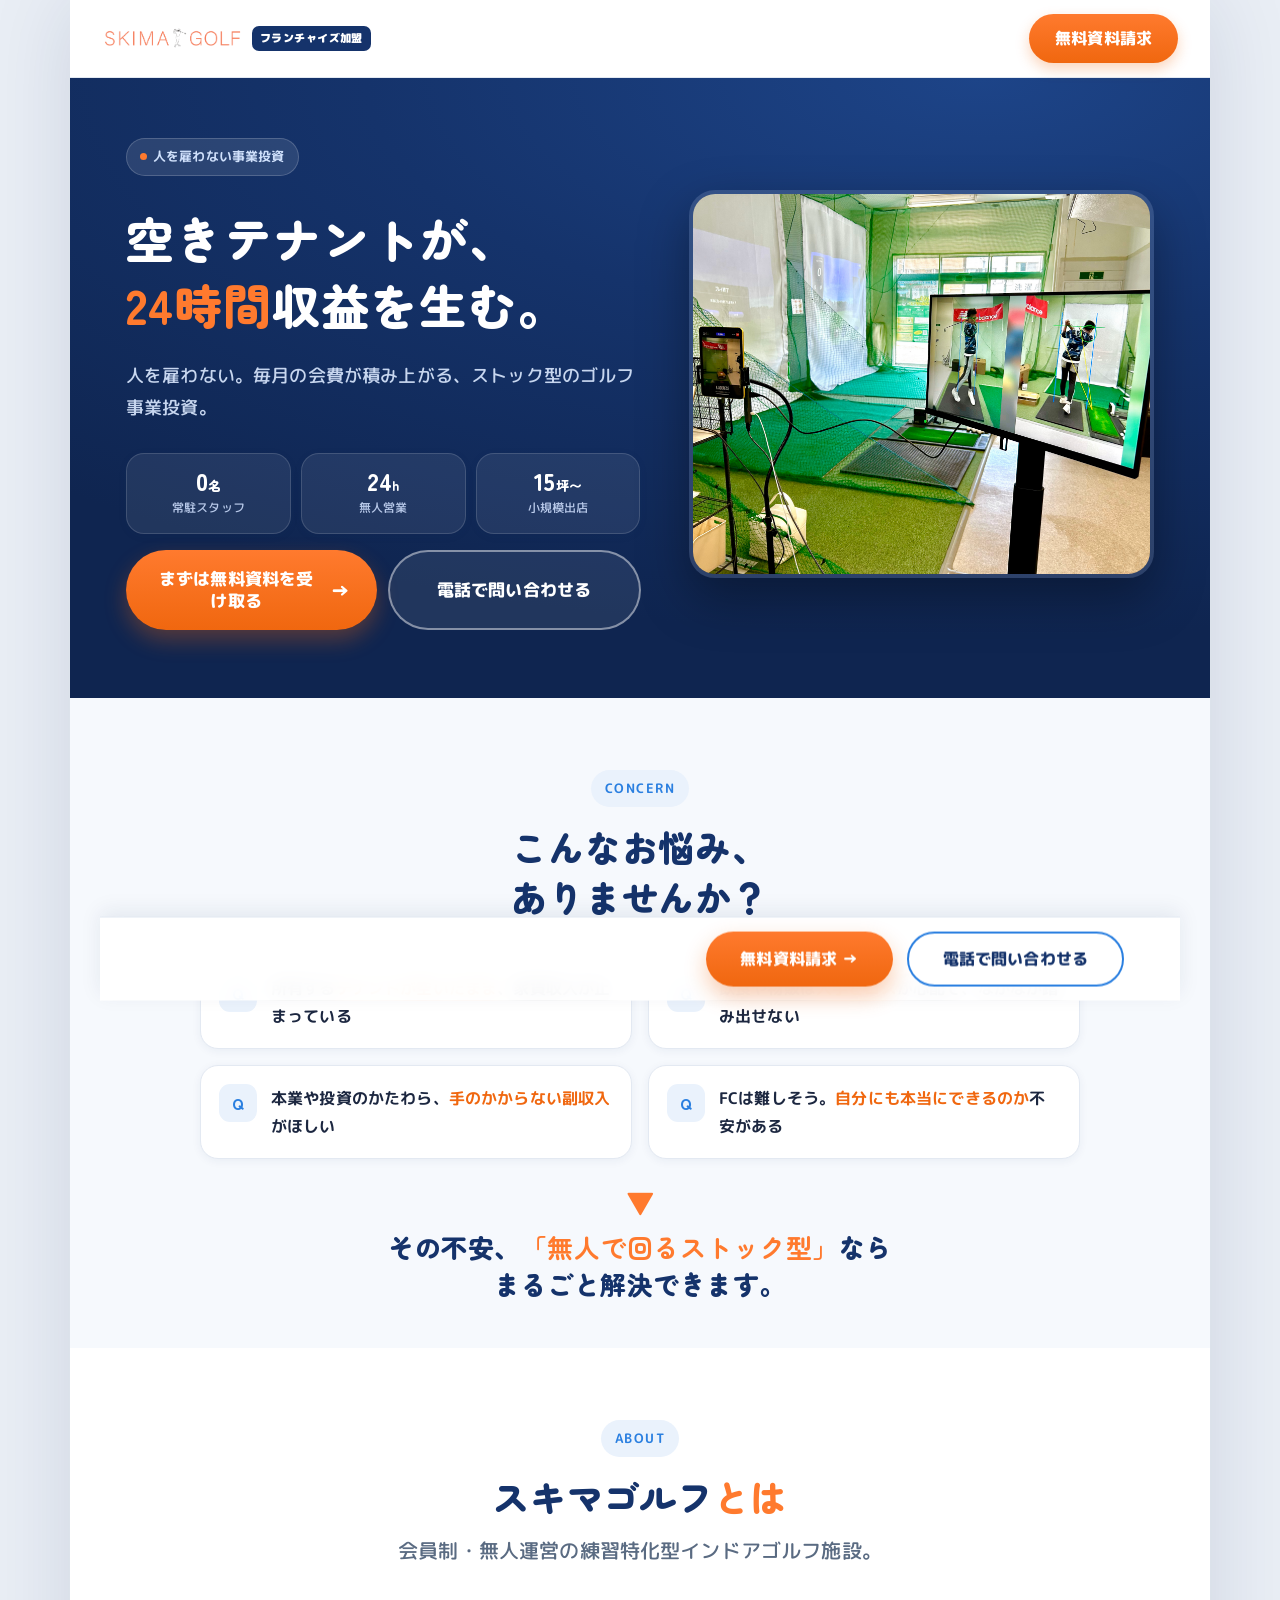
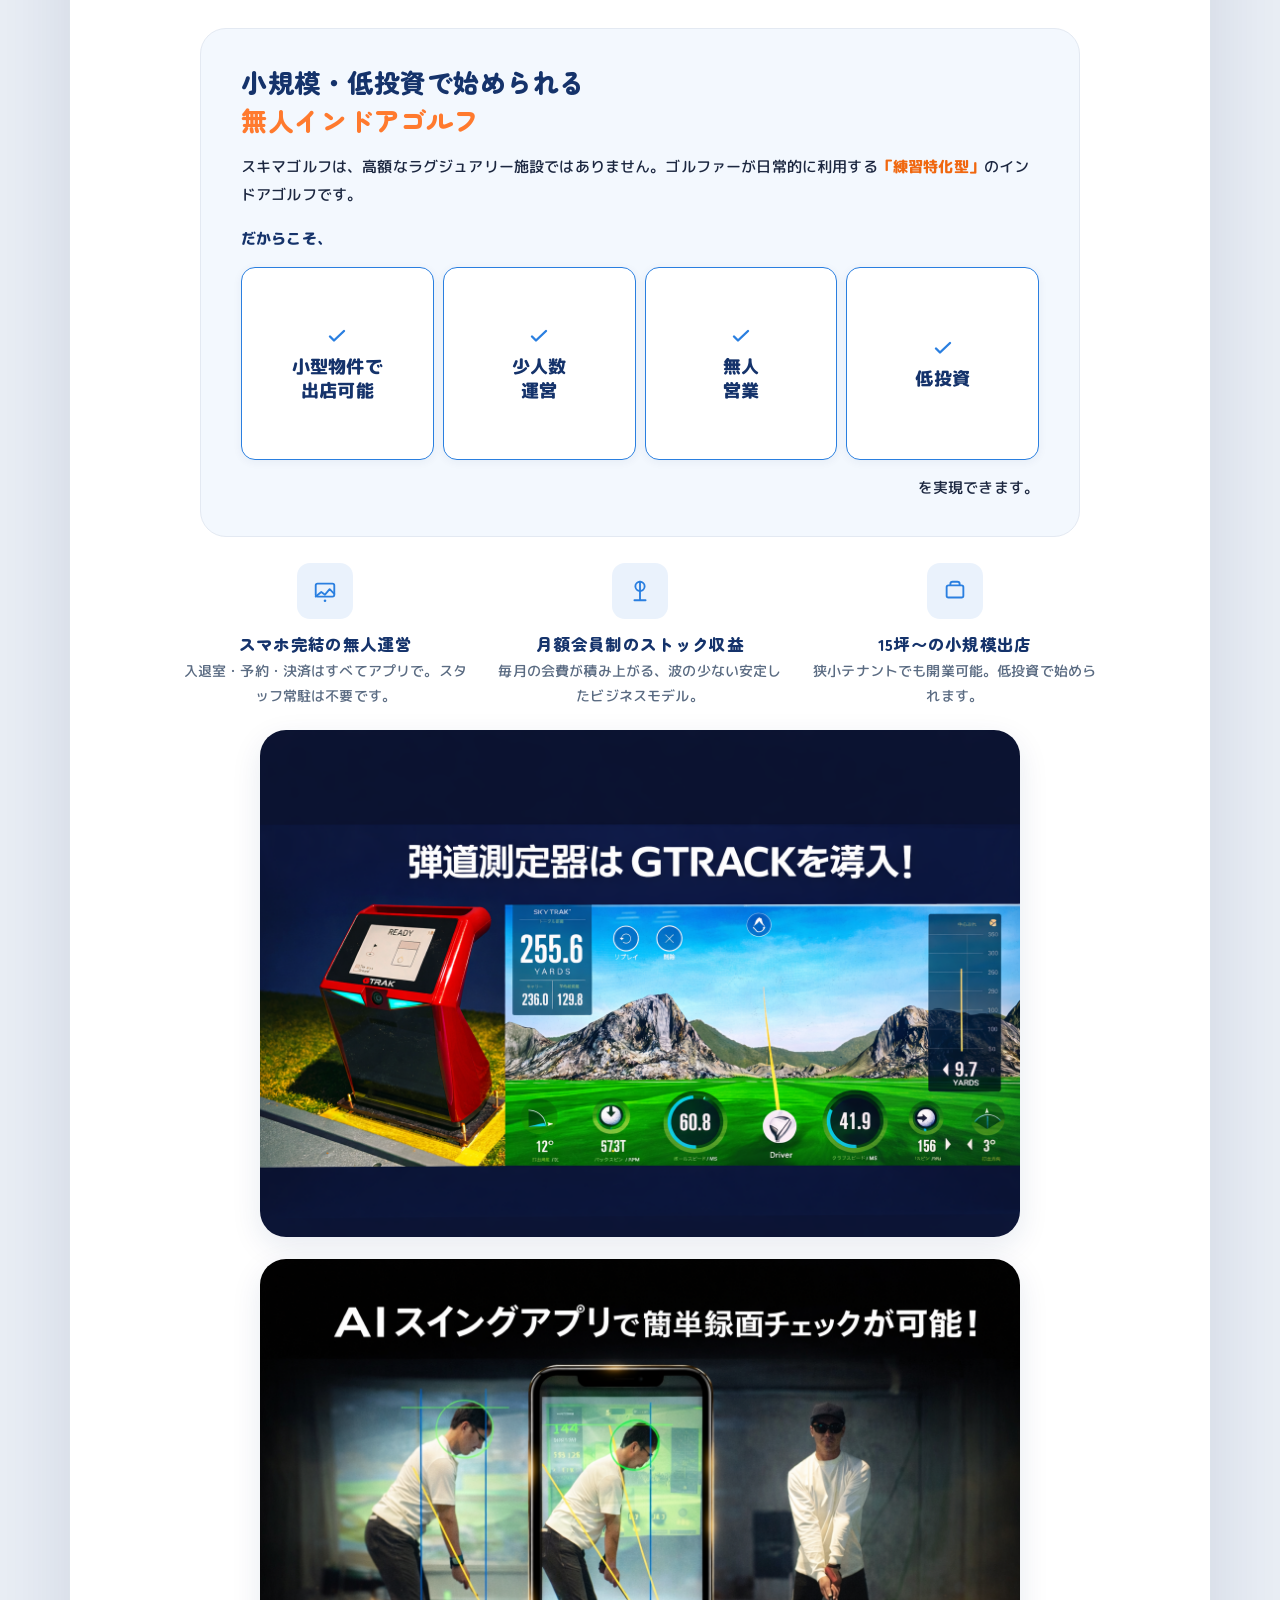
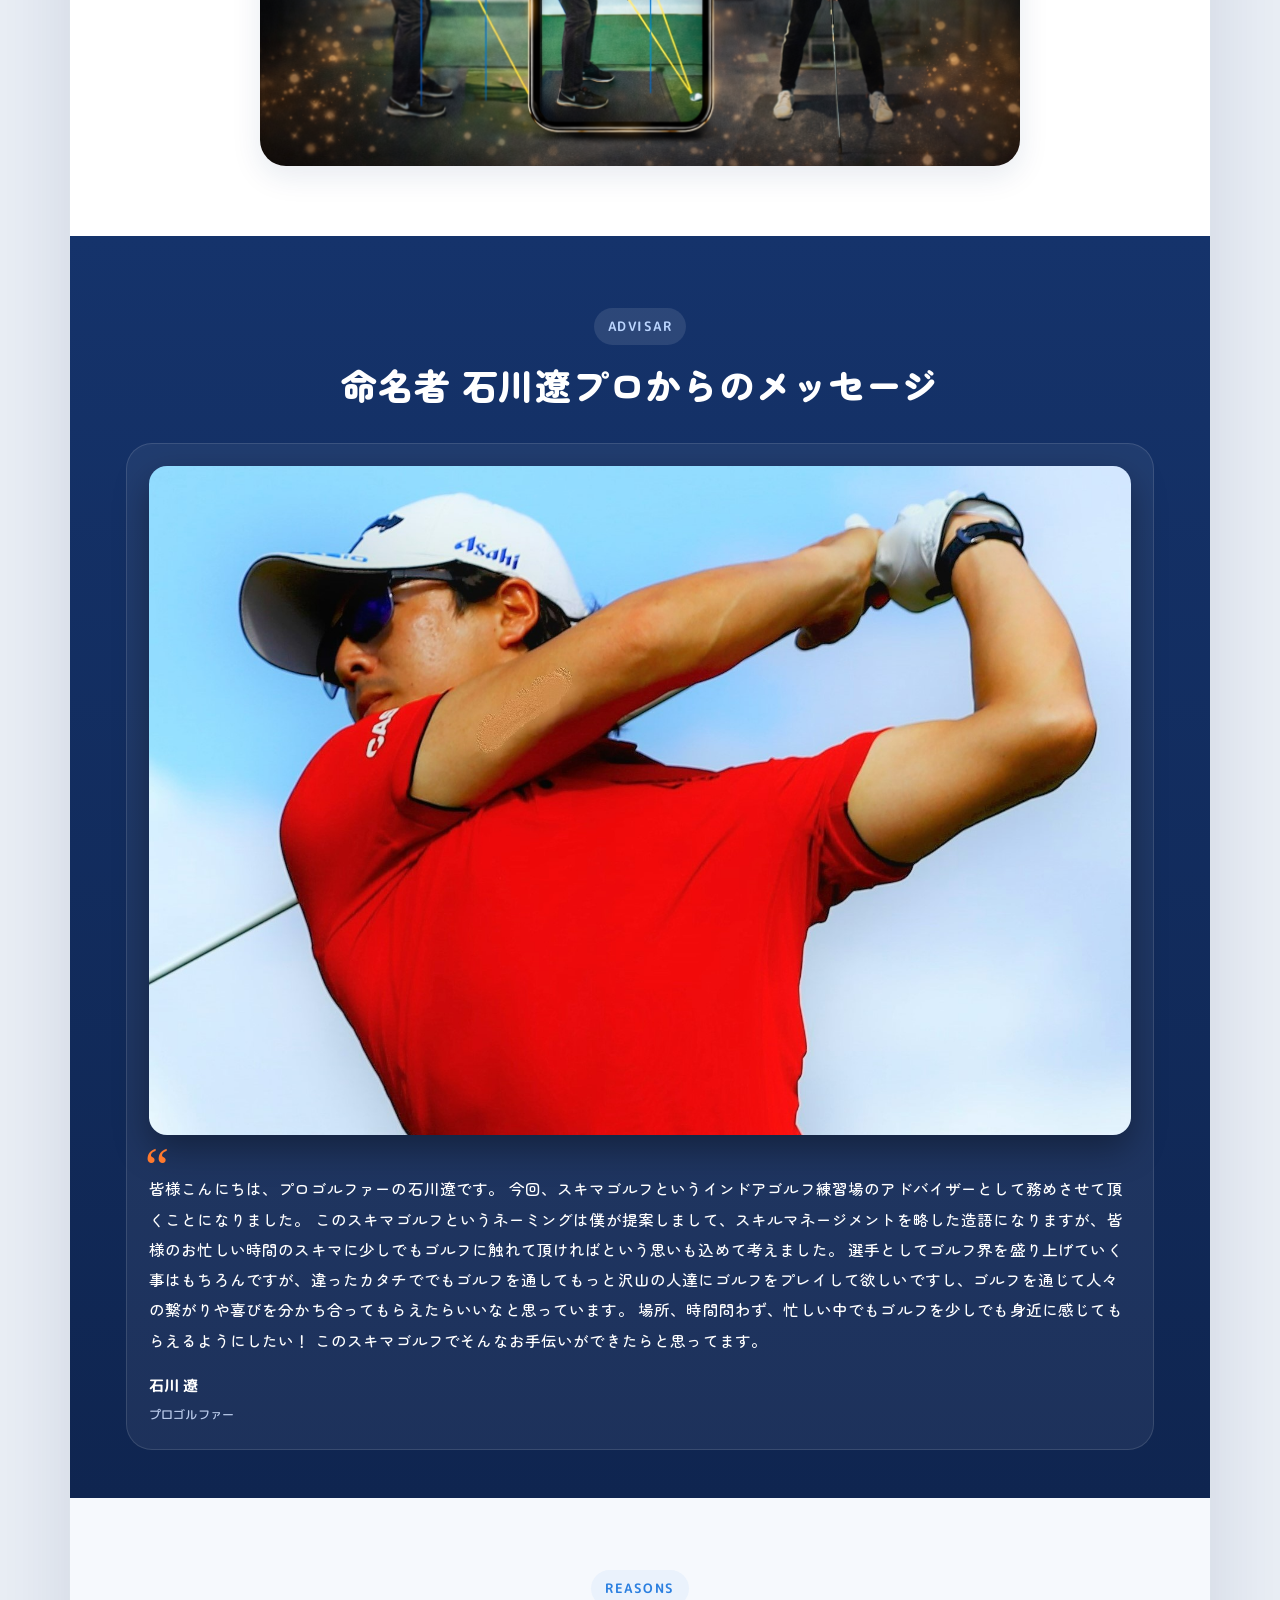
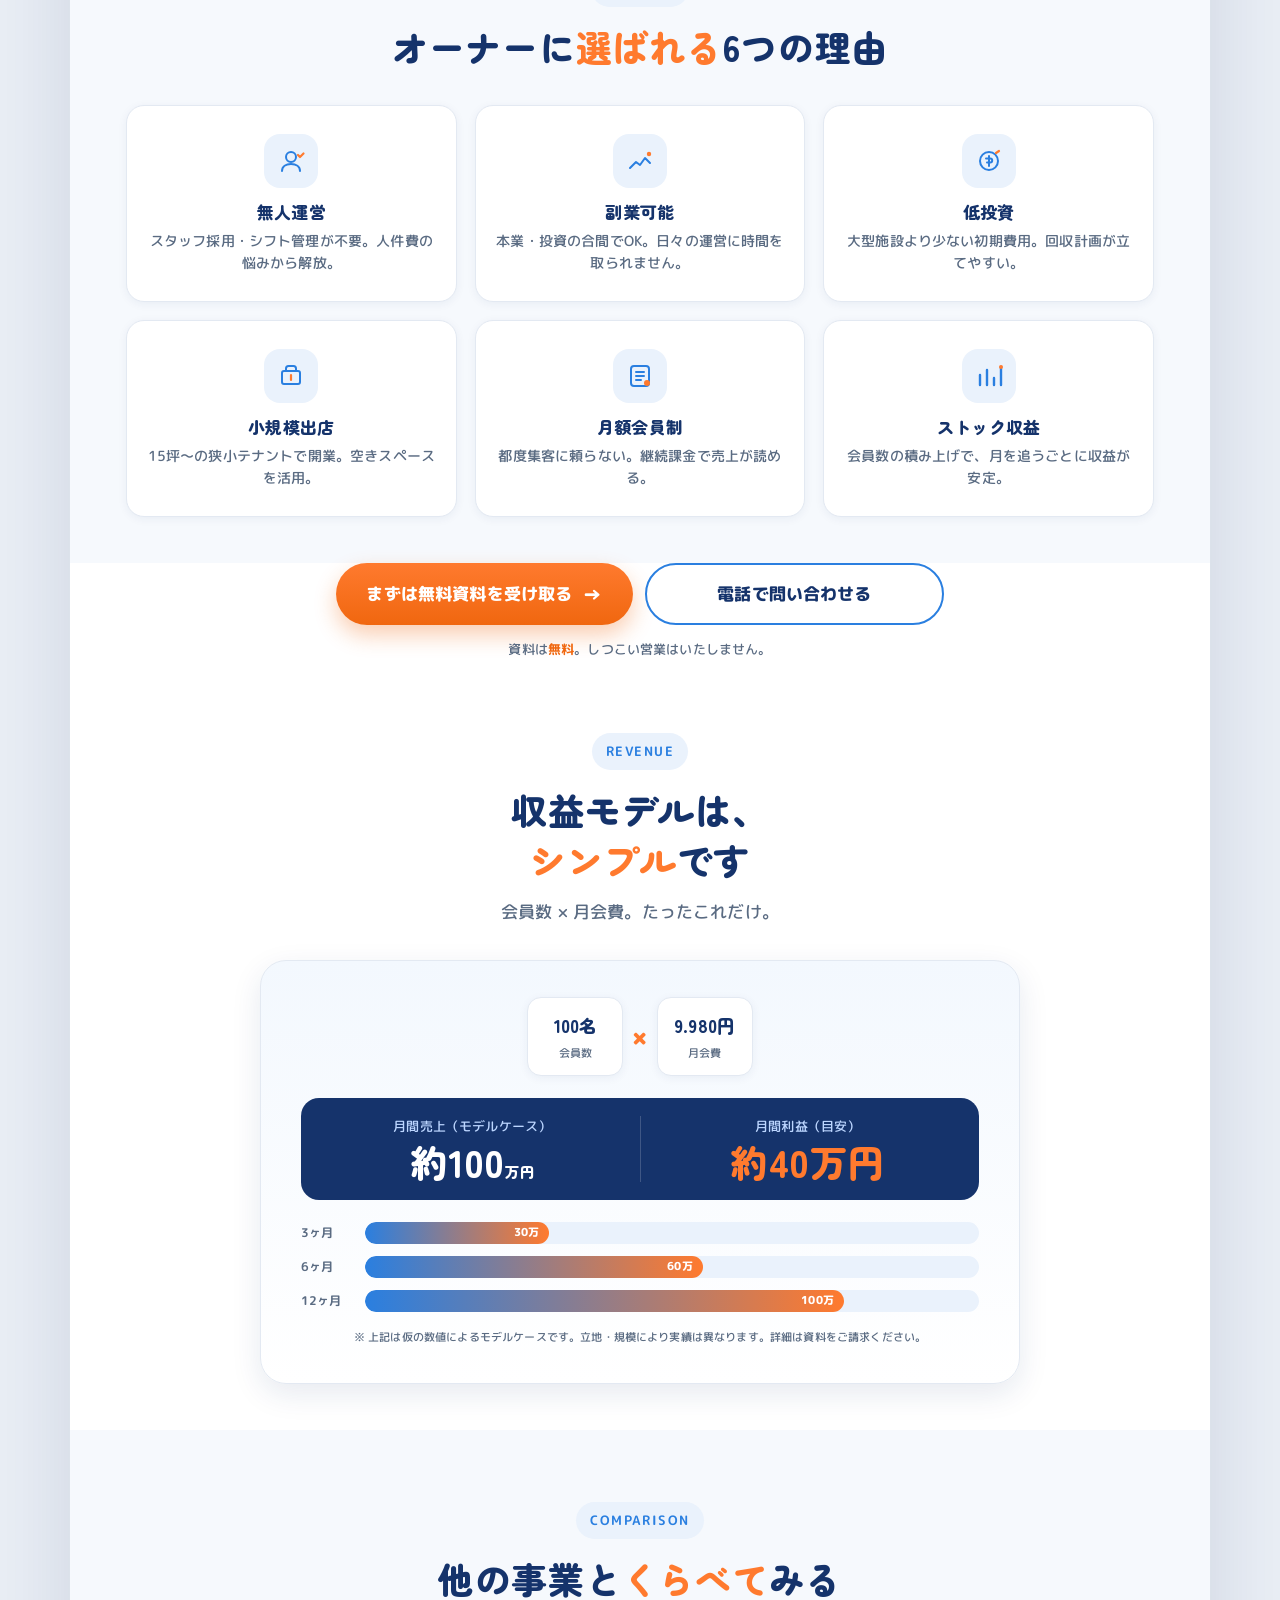
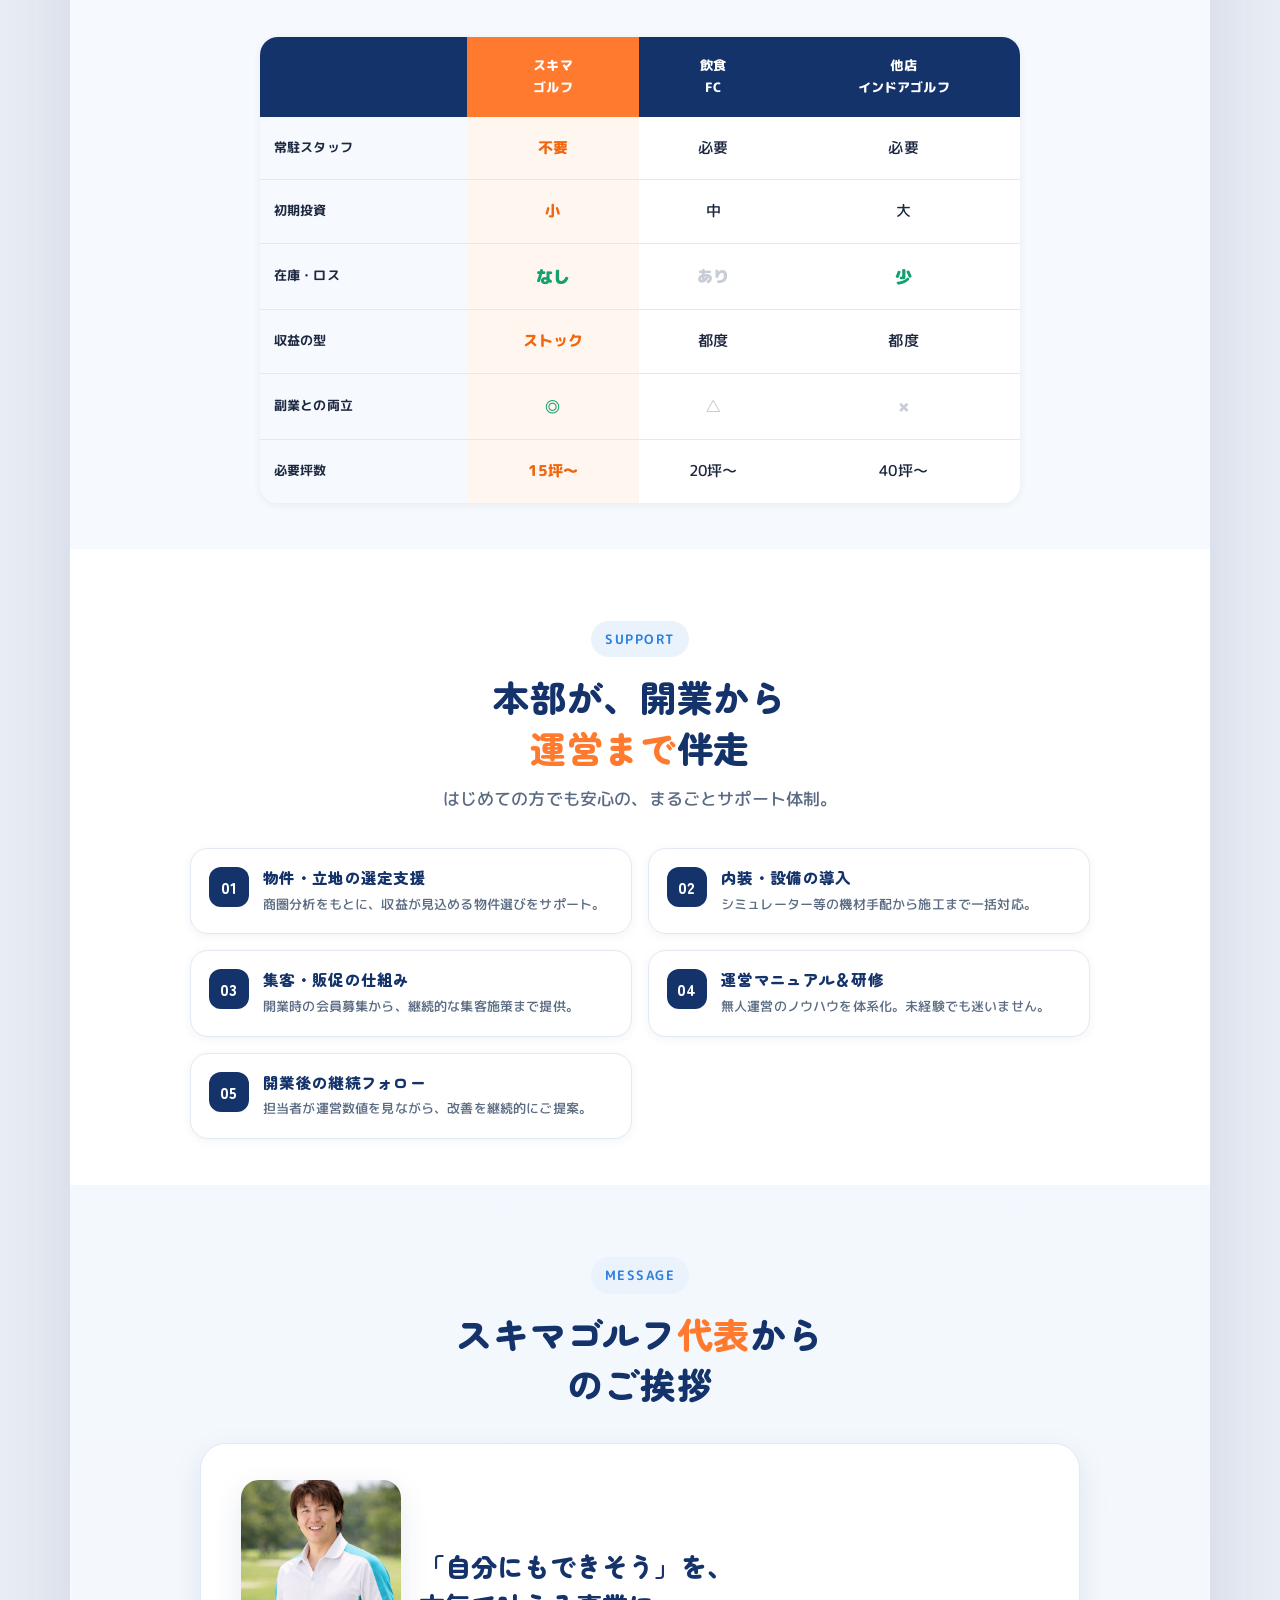
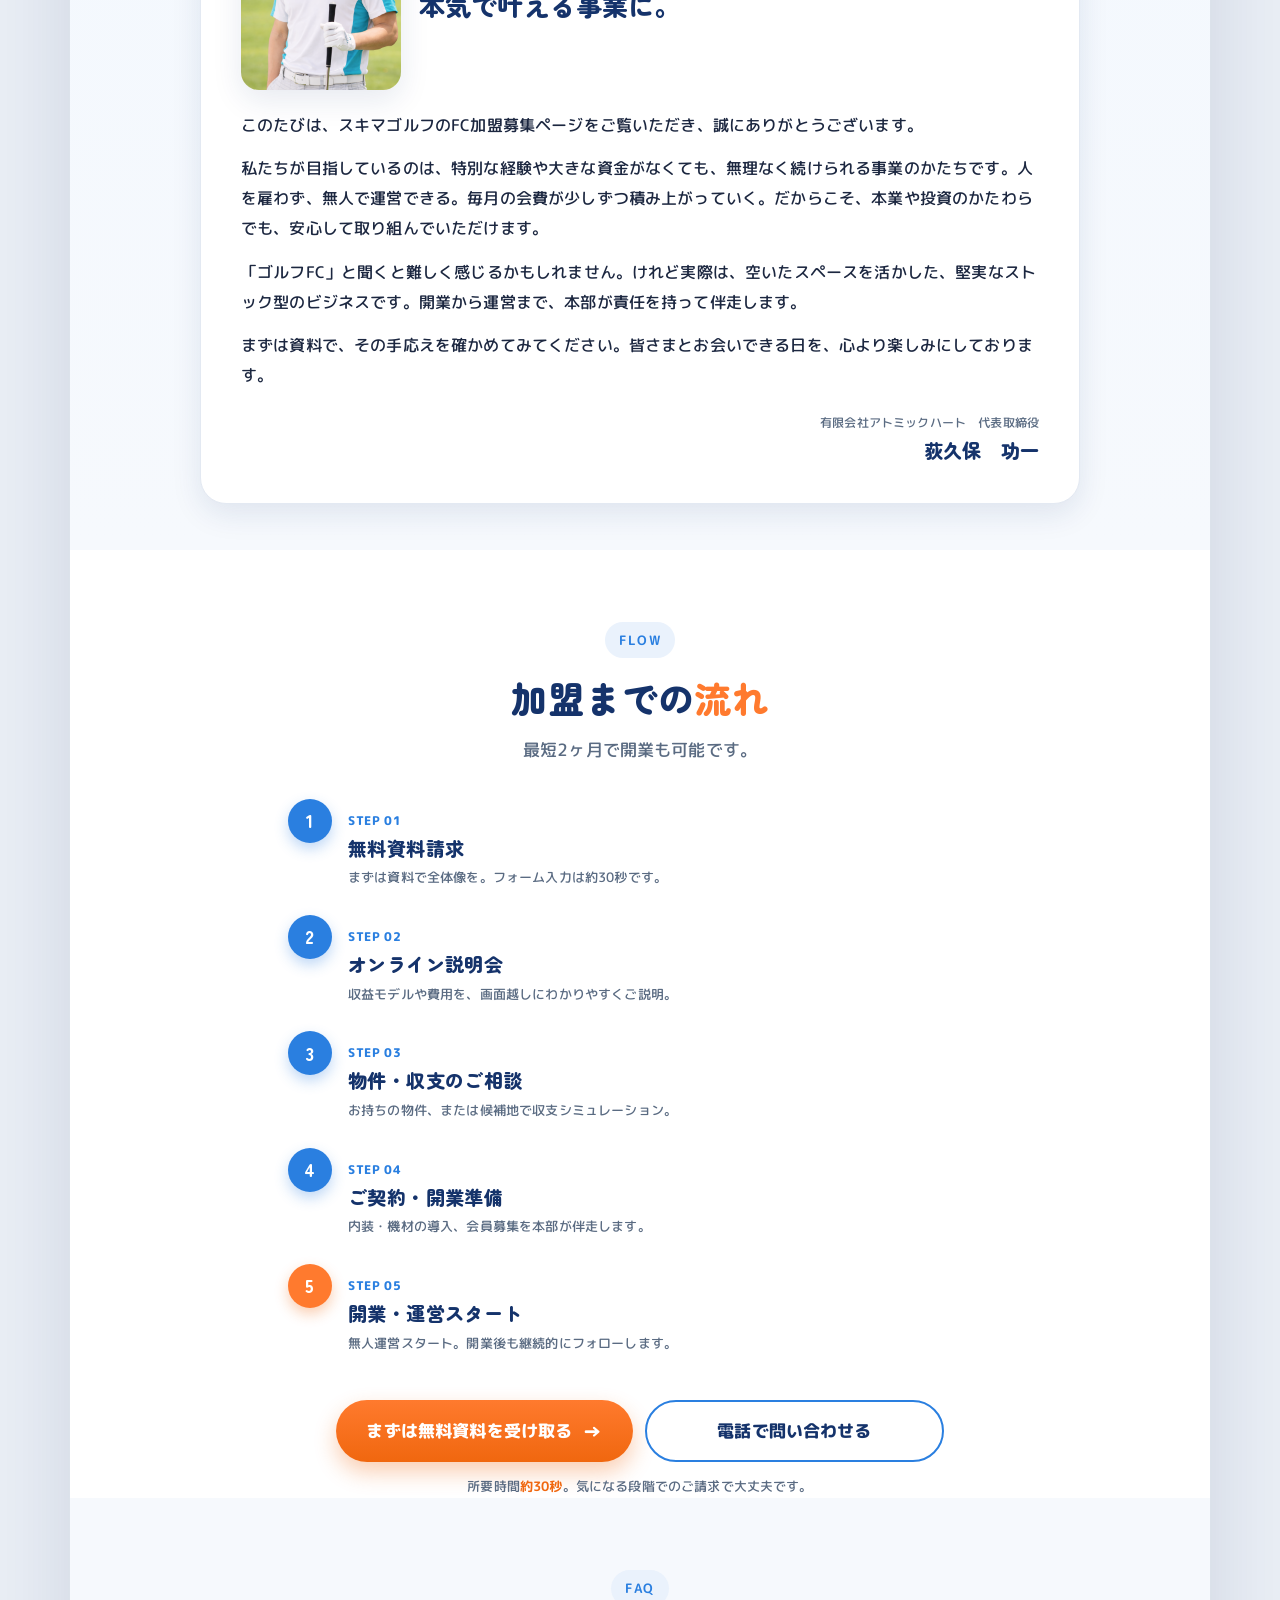
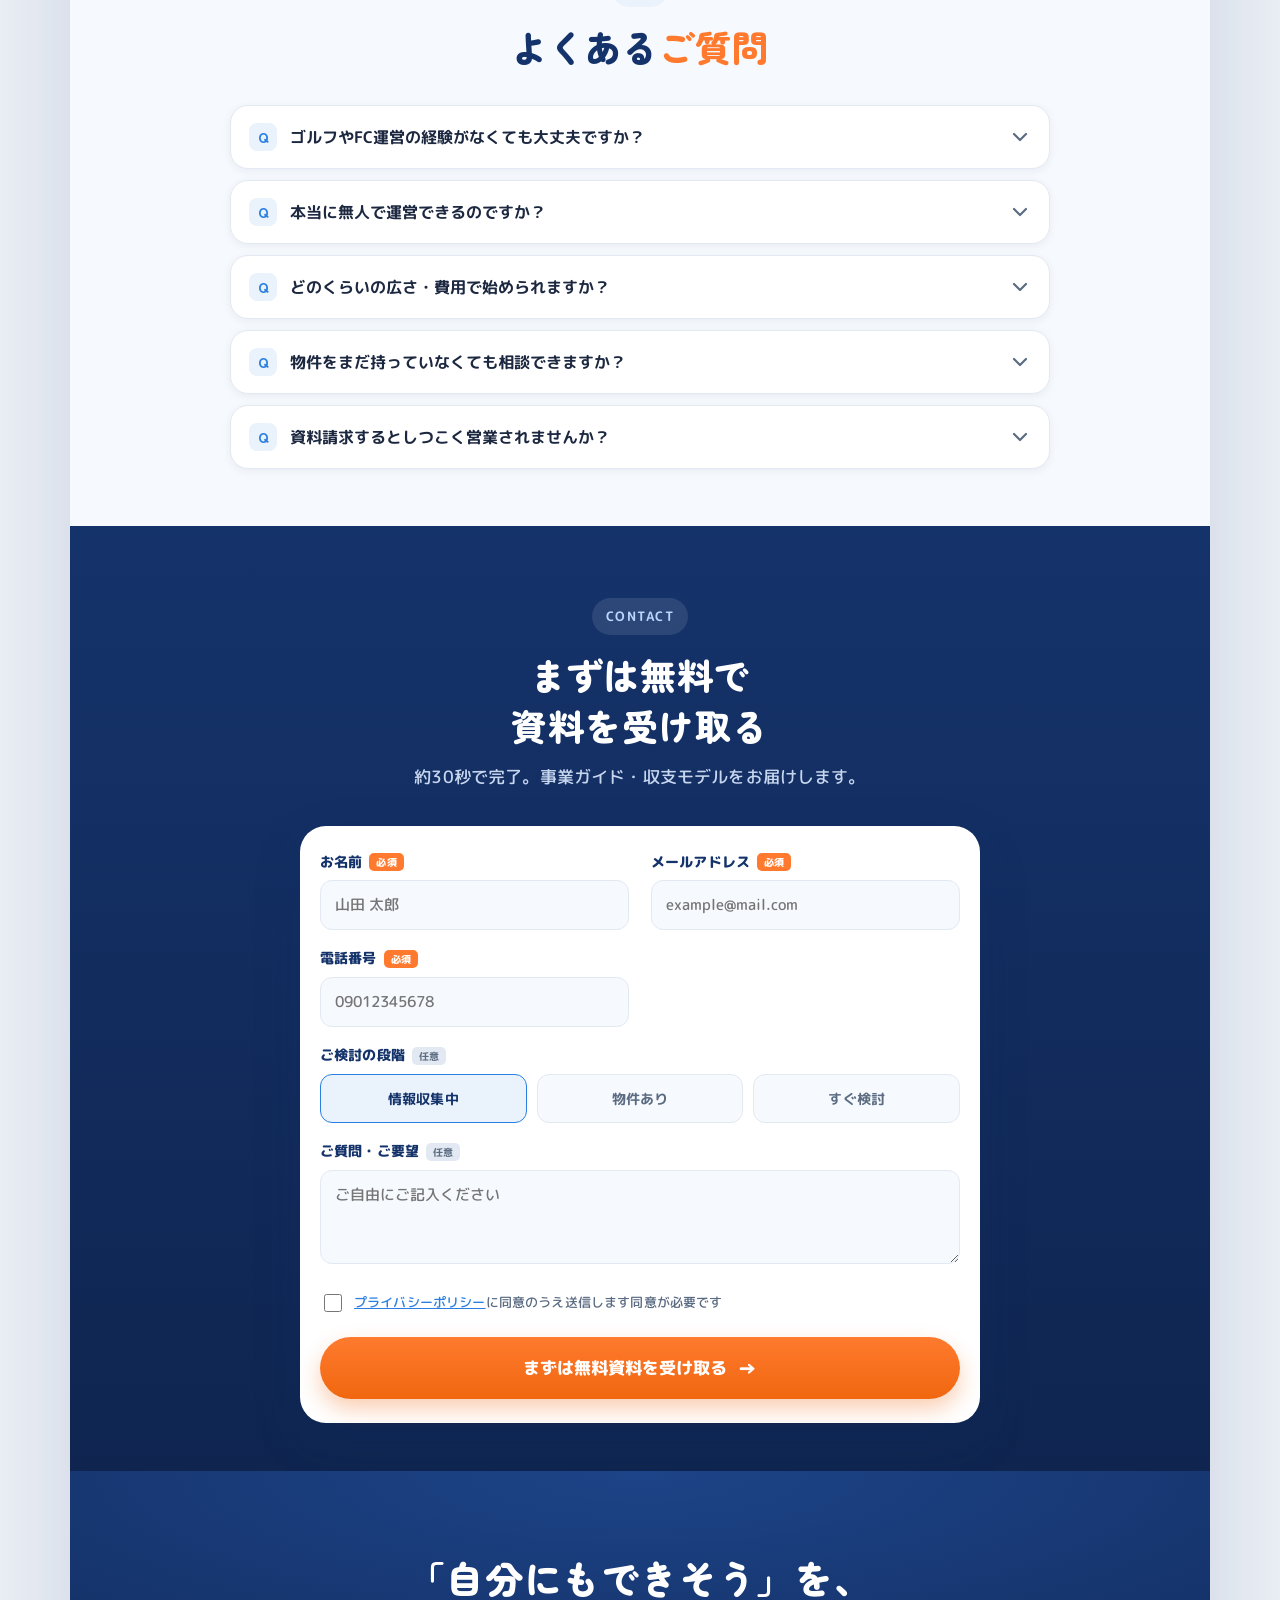
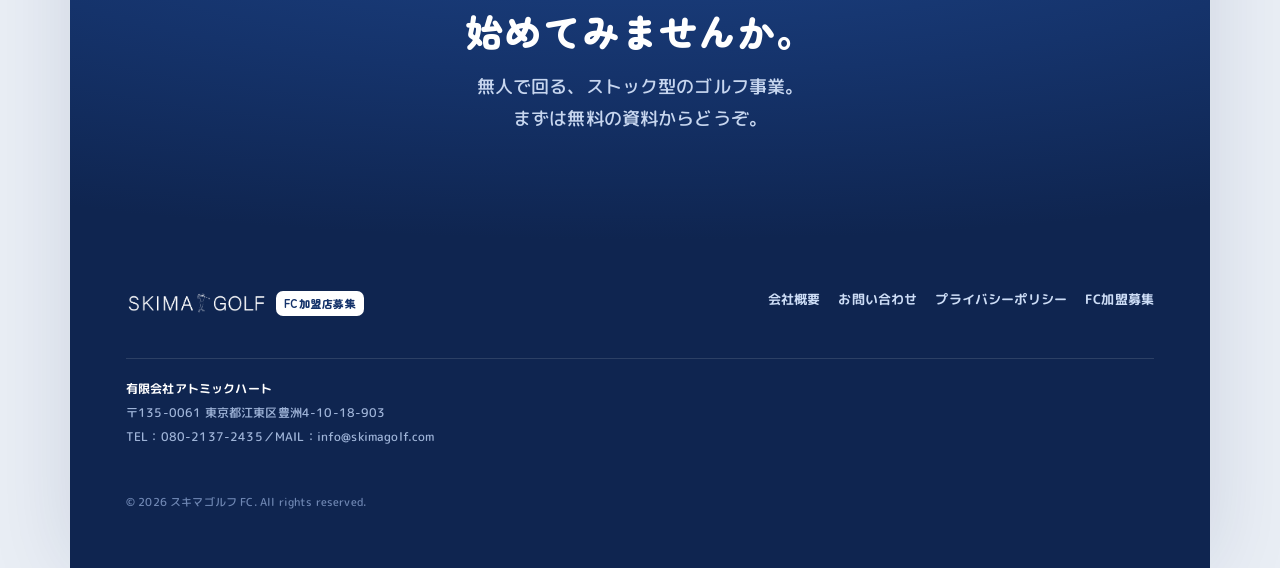
==== commit 8df5cb74: "スマホヘッダーの「フランチャイズ加盟」バッジの縦書きを修正 ロゴ画像のwidth:300px固定がスマホ幅で場所を取りすぎ、バッジが 押しつぶされて縦書きになっていた。ロゴをheight基準のauto" ====
--- a/index.html
+++ b/index.html
@@ -16,8 +16,8 @@
   <!-- ===== ヘッダー ===== -->
   <header class="topbar">
     <div class="logo">
-      <img src="assets/skima-golf-logo.png" alt="スキマゴルフ" class="logo-img" style="width: 300px; height: 60px">
-      <span class="logo-fc" style="height: 30px; width: 150px; font-size: 13px; font-weight: 900; text-align: center; font-family: &quot;M PLUS Rounded 1c&quot;">フランチャイズ加盟</span>
+      <img src="assets/skima-golf-logo.png" alt="スキマゴルフ" class="logo-img" style="height: 30px; width: auto;">
+      <span class="logo-fc" style="font-weight: 900; white-space: nowrap; flex-shrink: 0; font-family: &quot;M PLUS Rounded 1c&quot;">フランチャイズ加盟</span>
     </div>
     <a href="#form" class="btn btn-primary btn-mini">無料資料請求</a>
   </header>
@@ -442,6 +442,8 @@
             <input type="checkbox" id="f-privacy" name="privacy">
             <span><a href="https://skimagolf.com/privacypolicy/" target="_blank" rel="noopener">プライバシーポリシー</a>に同意のうえ送信します<span class="err" style="margin-top:4px">同意が必要です</span></span>
           </label>
+          <!-- スパム対策ハニーポット（人間には非表示／botが入力すると弾く） -->
+          <input type="text" id="f-honey" name="_honey" tabindex="-1" autocomplete="off" aria-hidden="true" style="position:absolute;left:-9999px;width:1px;height:1px;opacity:0;">
           <button type="submit" class="btn btn-primary" id="submit-btn">まずは無料資料を受け取る <span class="btn-arrow">→</span></button>
         </div>
       </form>
@@ -486,7 +488,7 @@
   <a href="tel:08021372435" class="btn btn-secondary">電話で問い合わせる</a>
 </div>
 
-<script src="app.js"></script>
+<script src="app.js?v=3"></script>
 
 </body>
 </html>
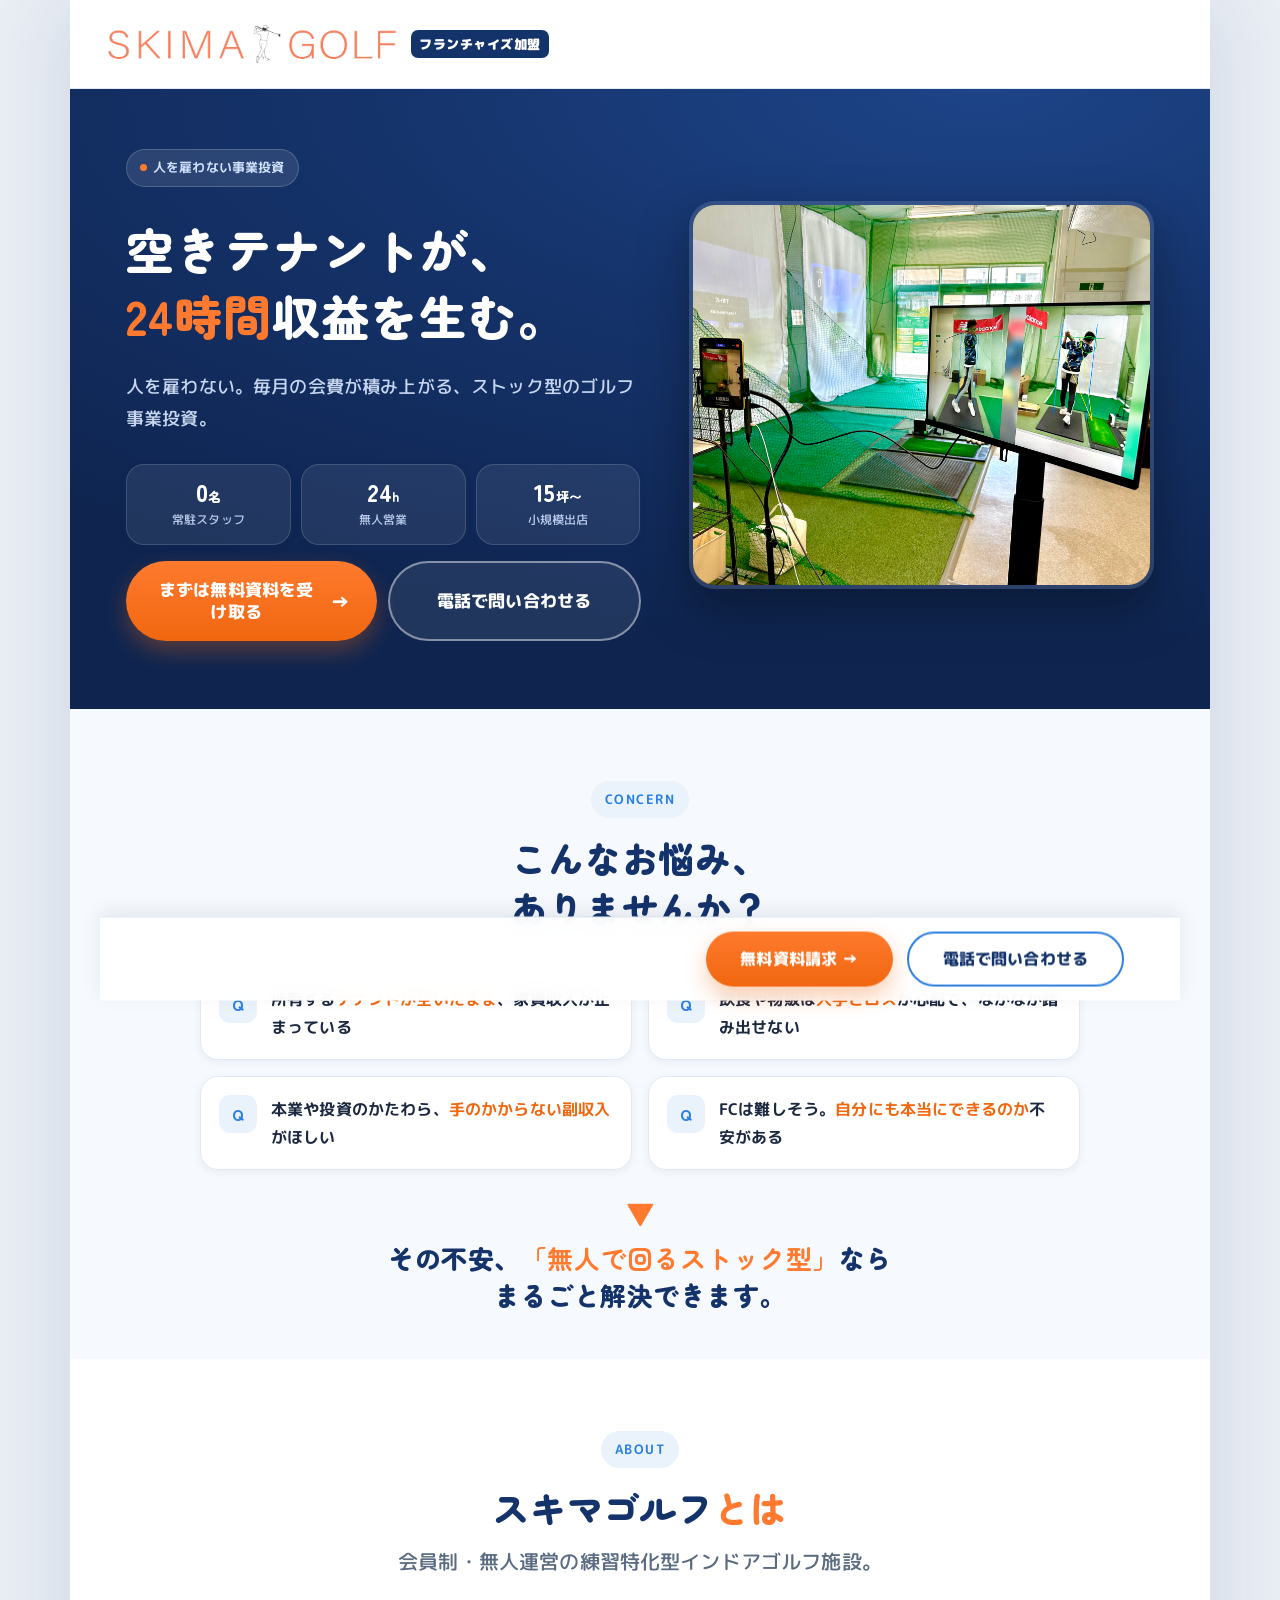
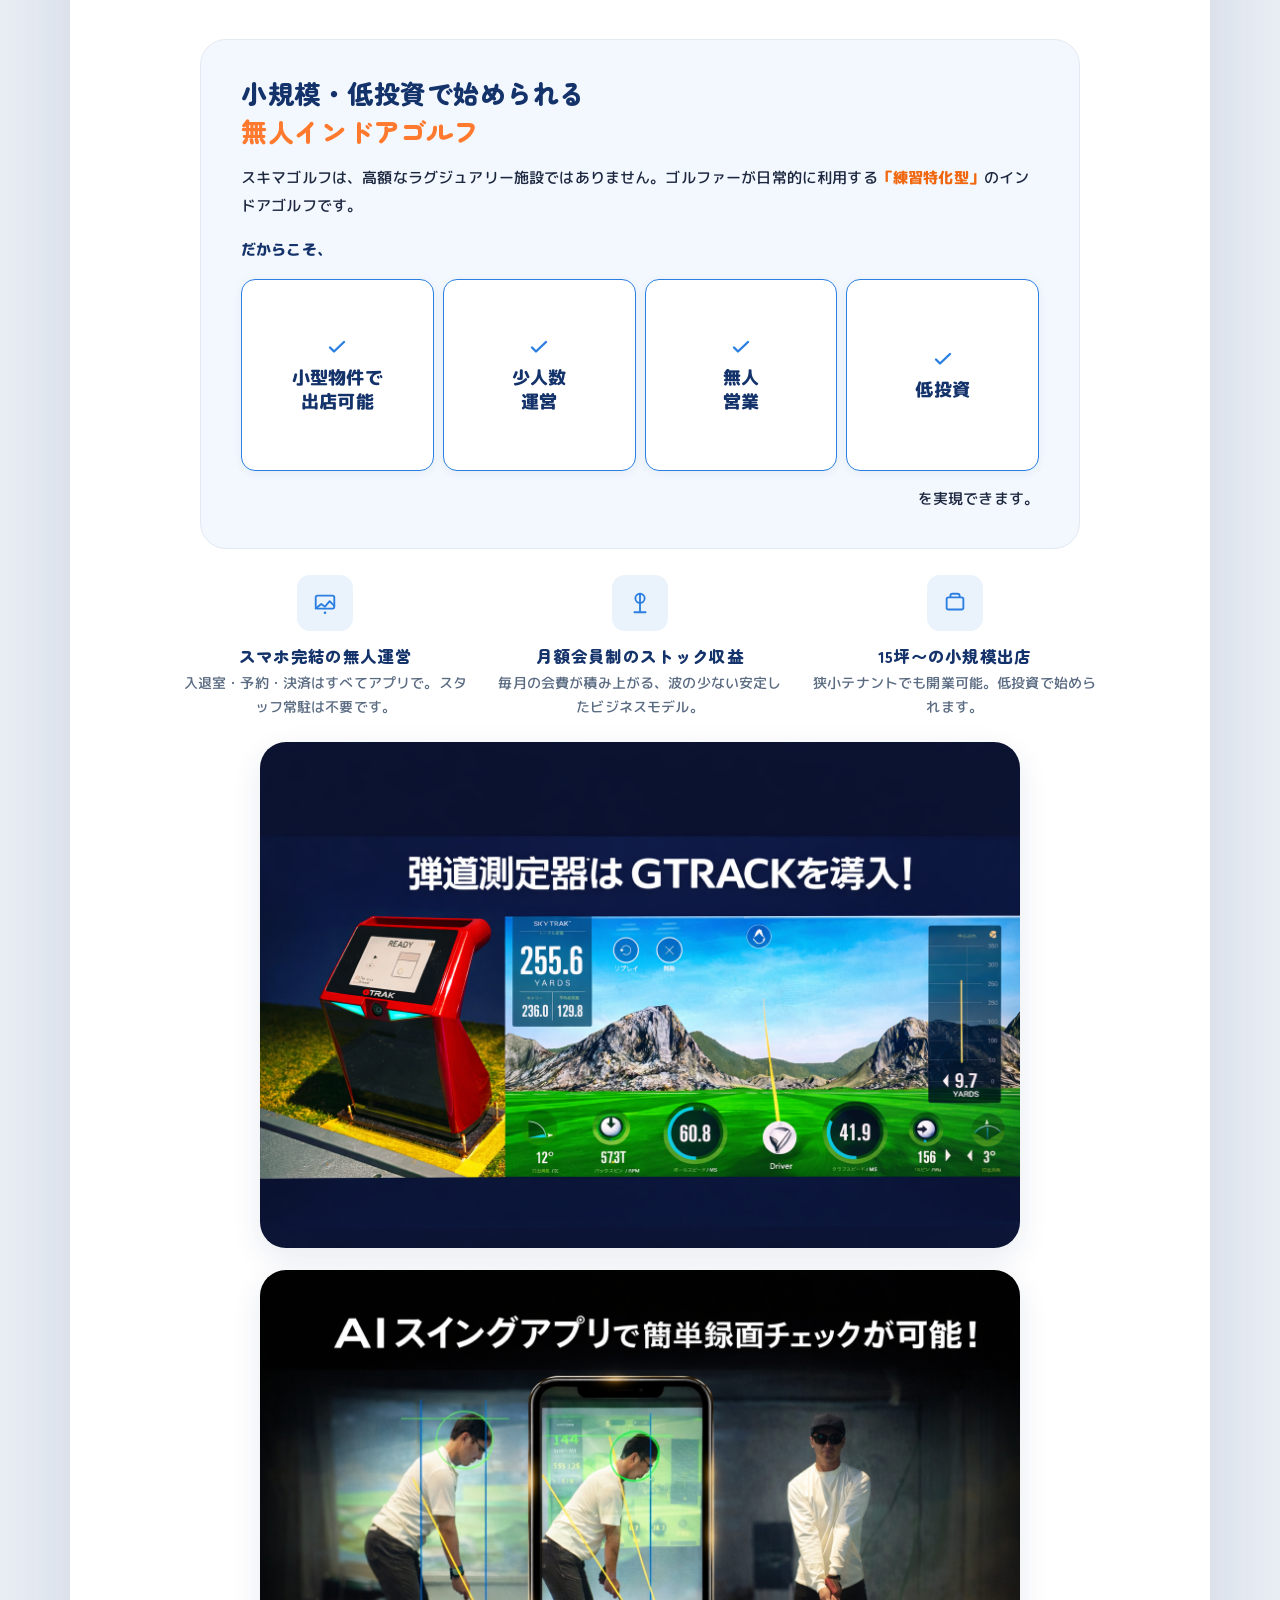
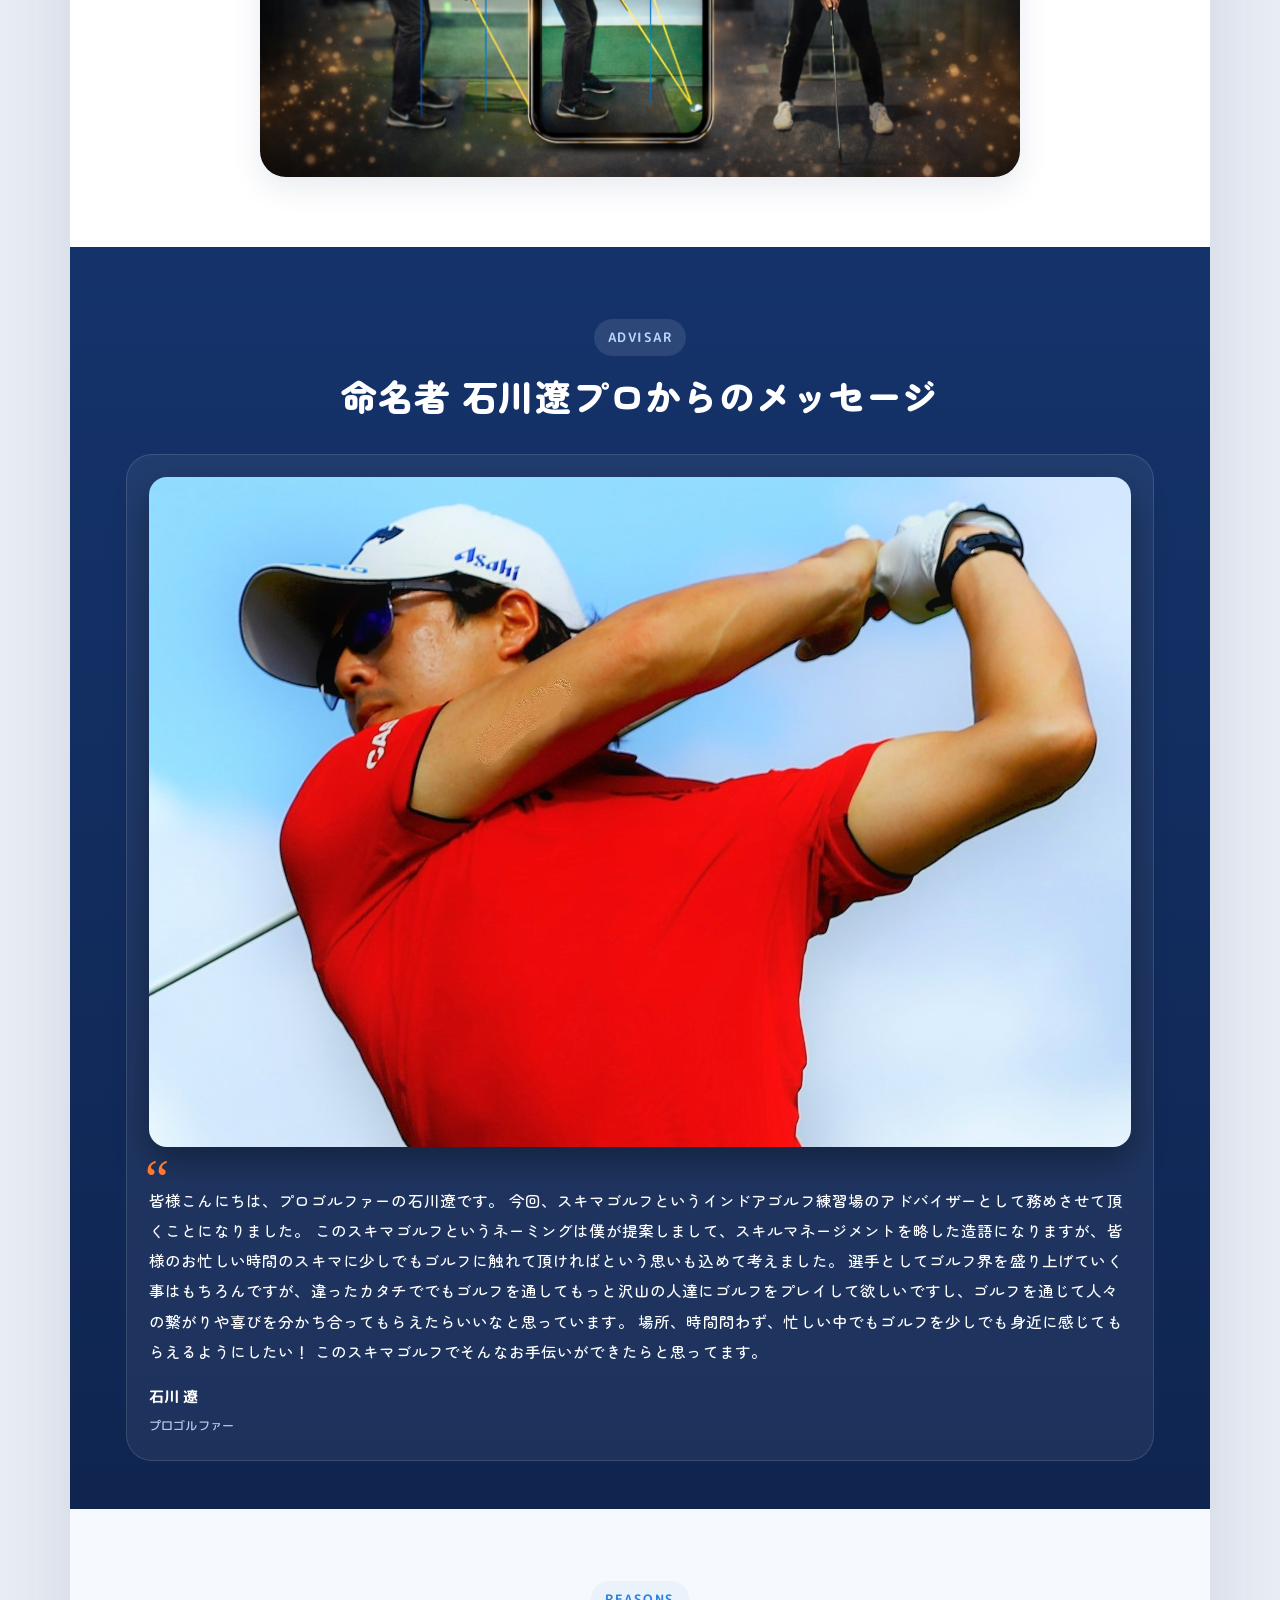
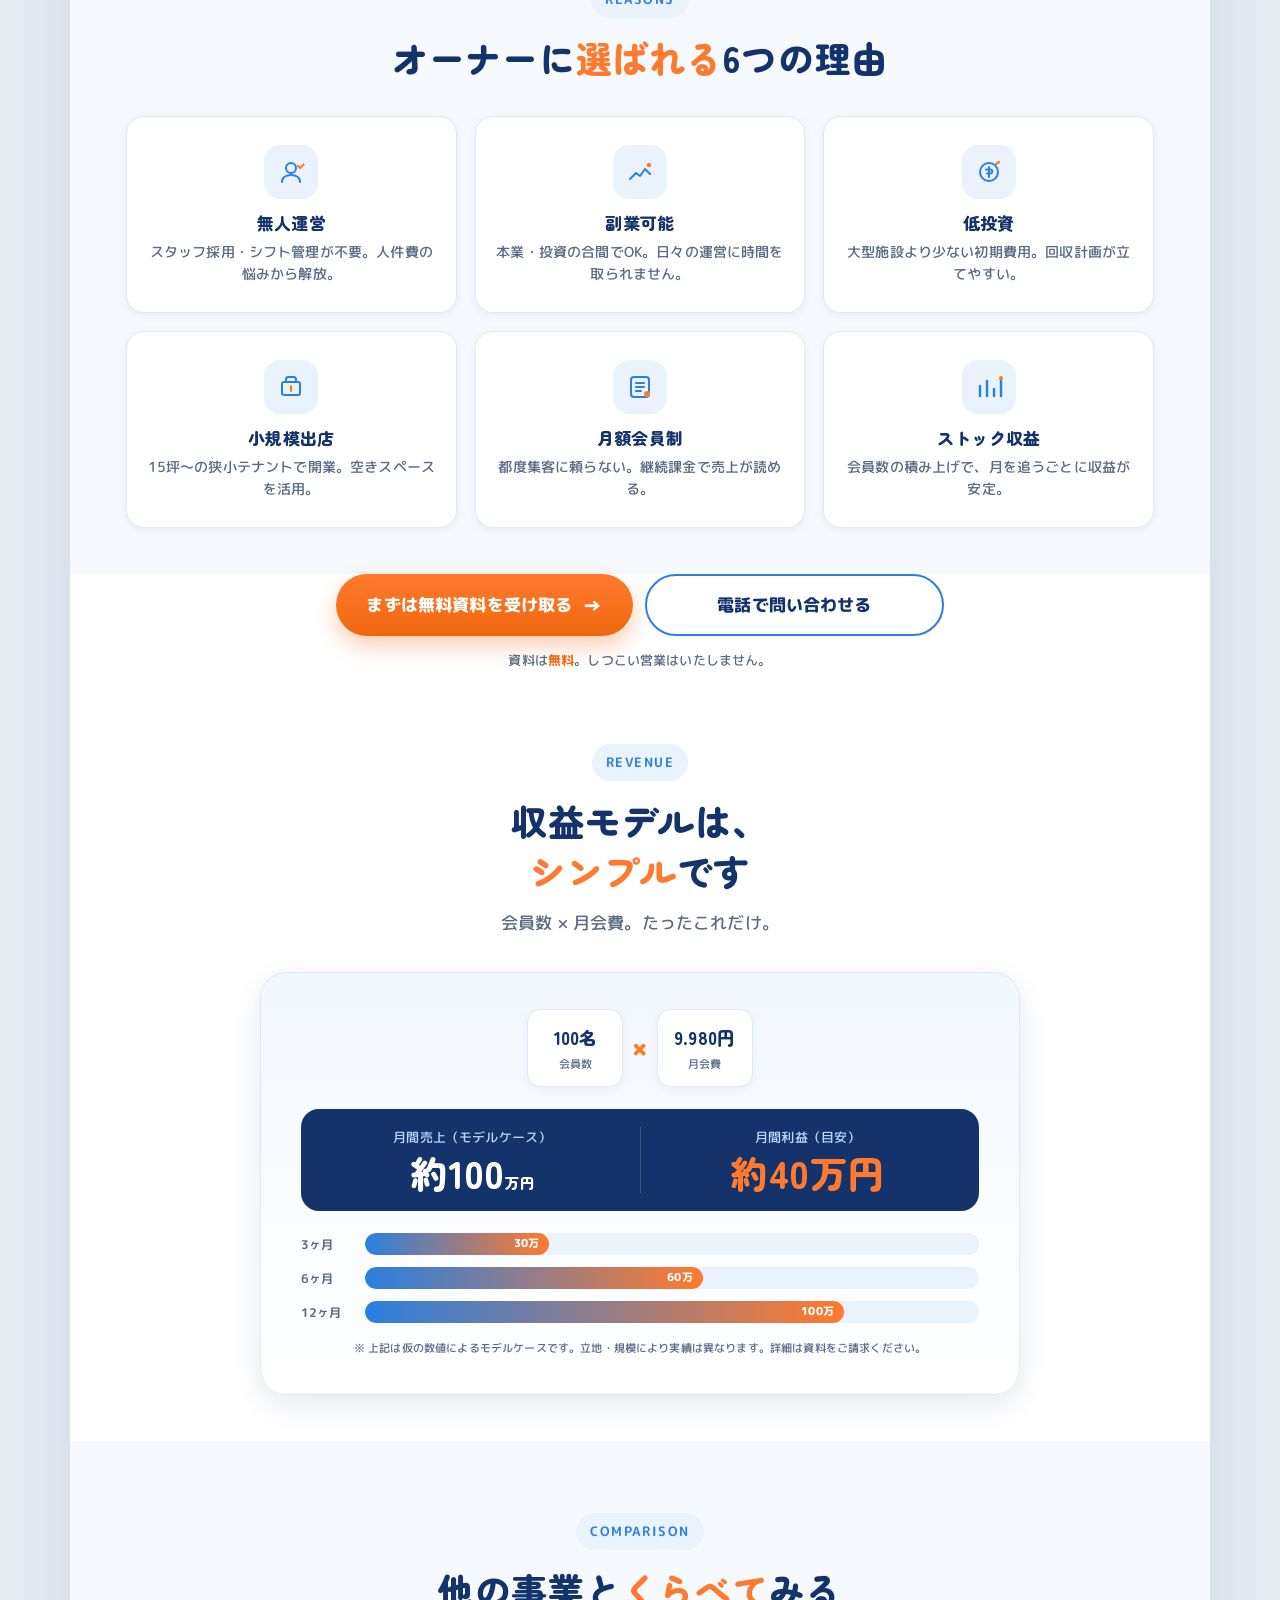
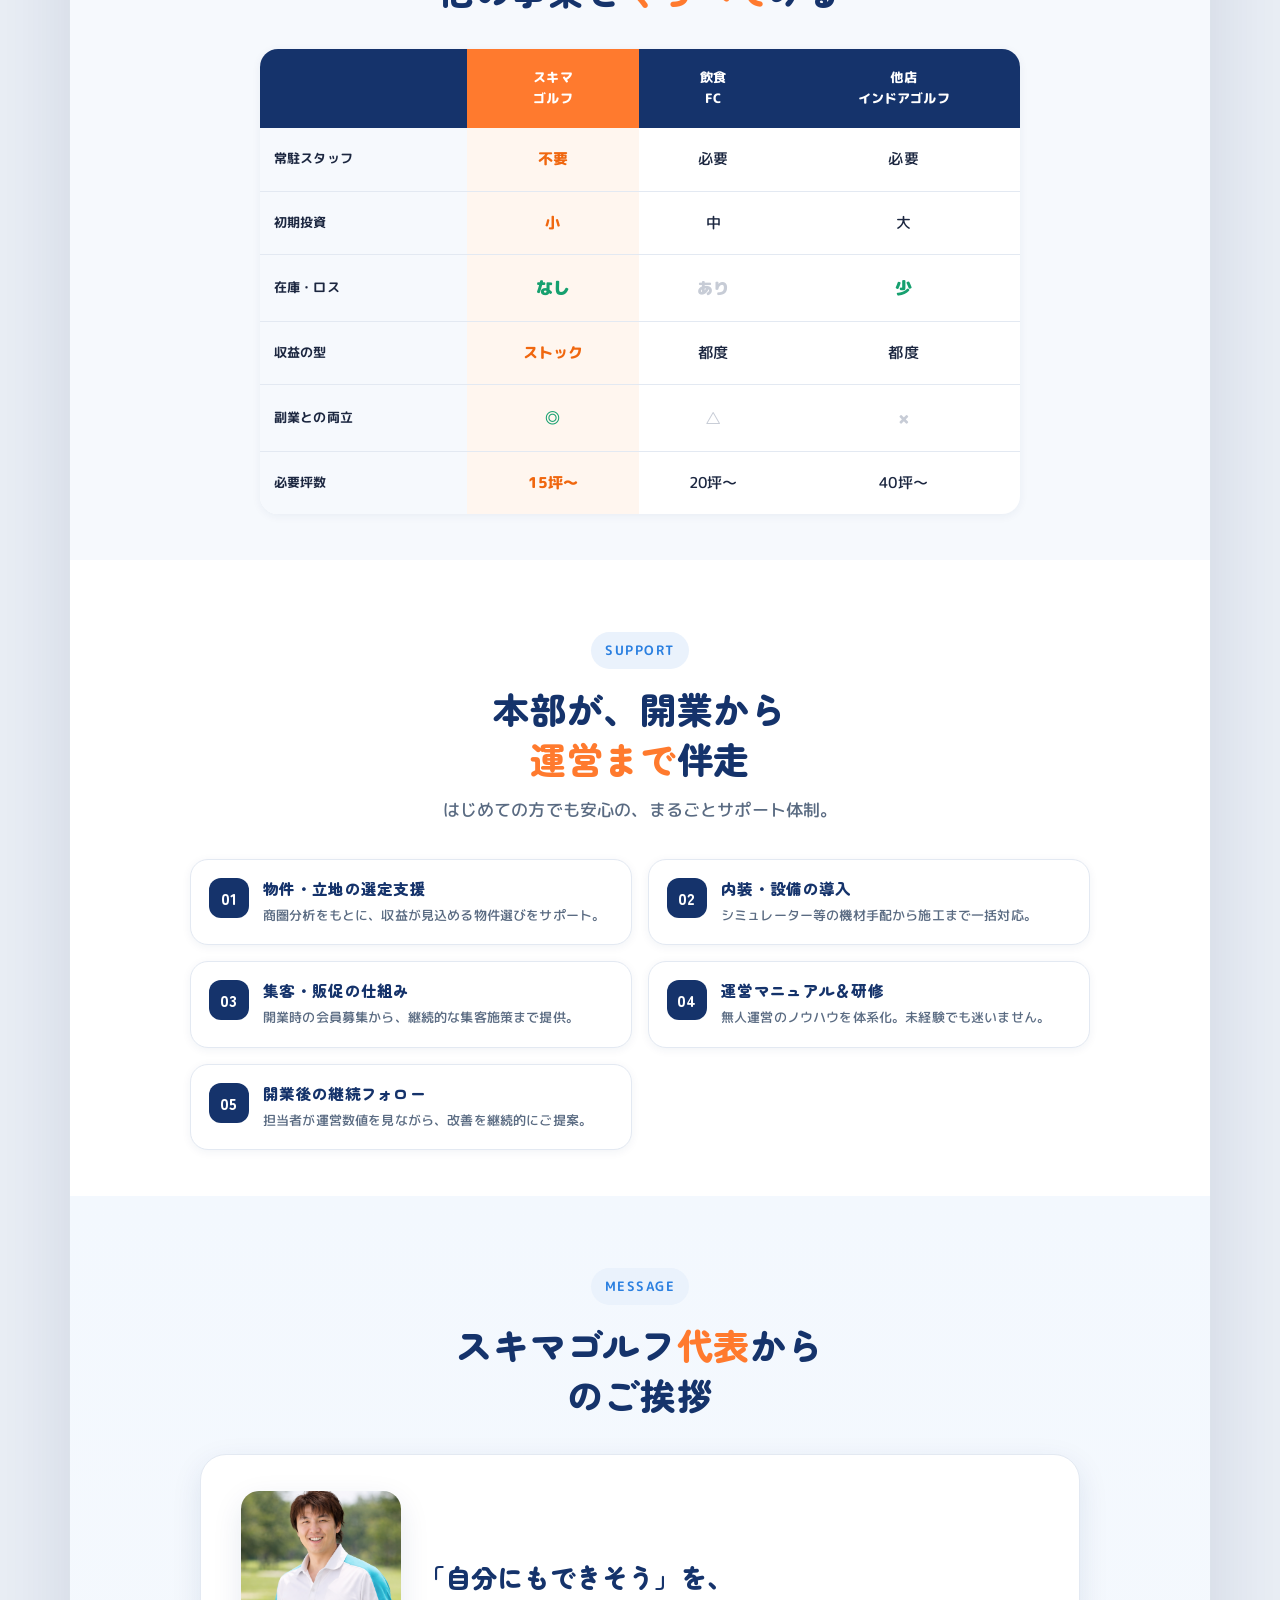
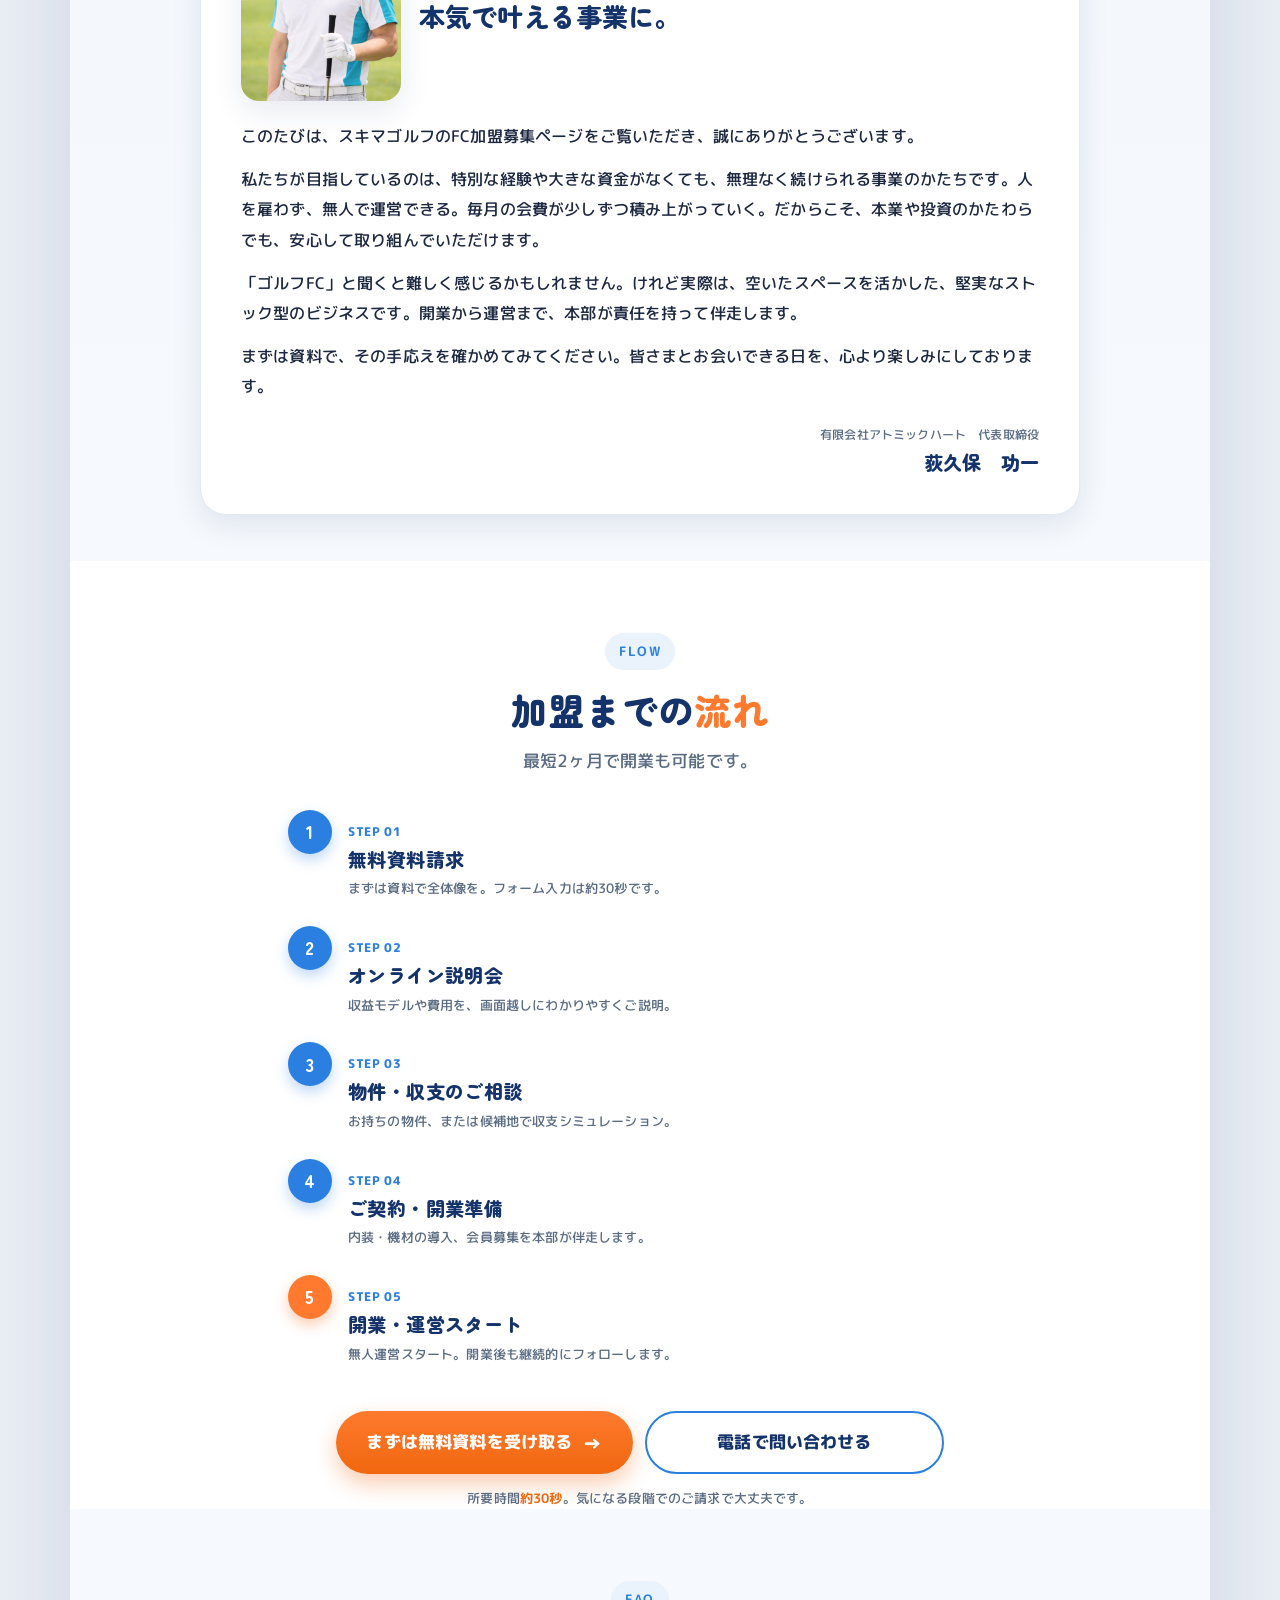
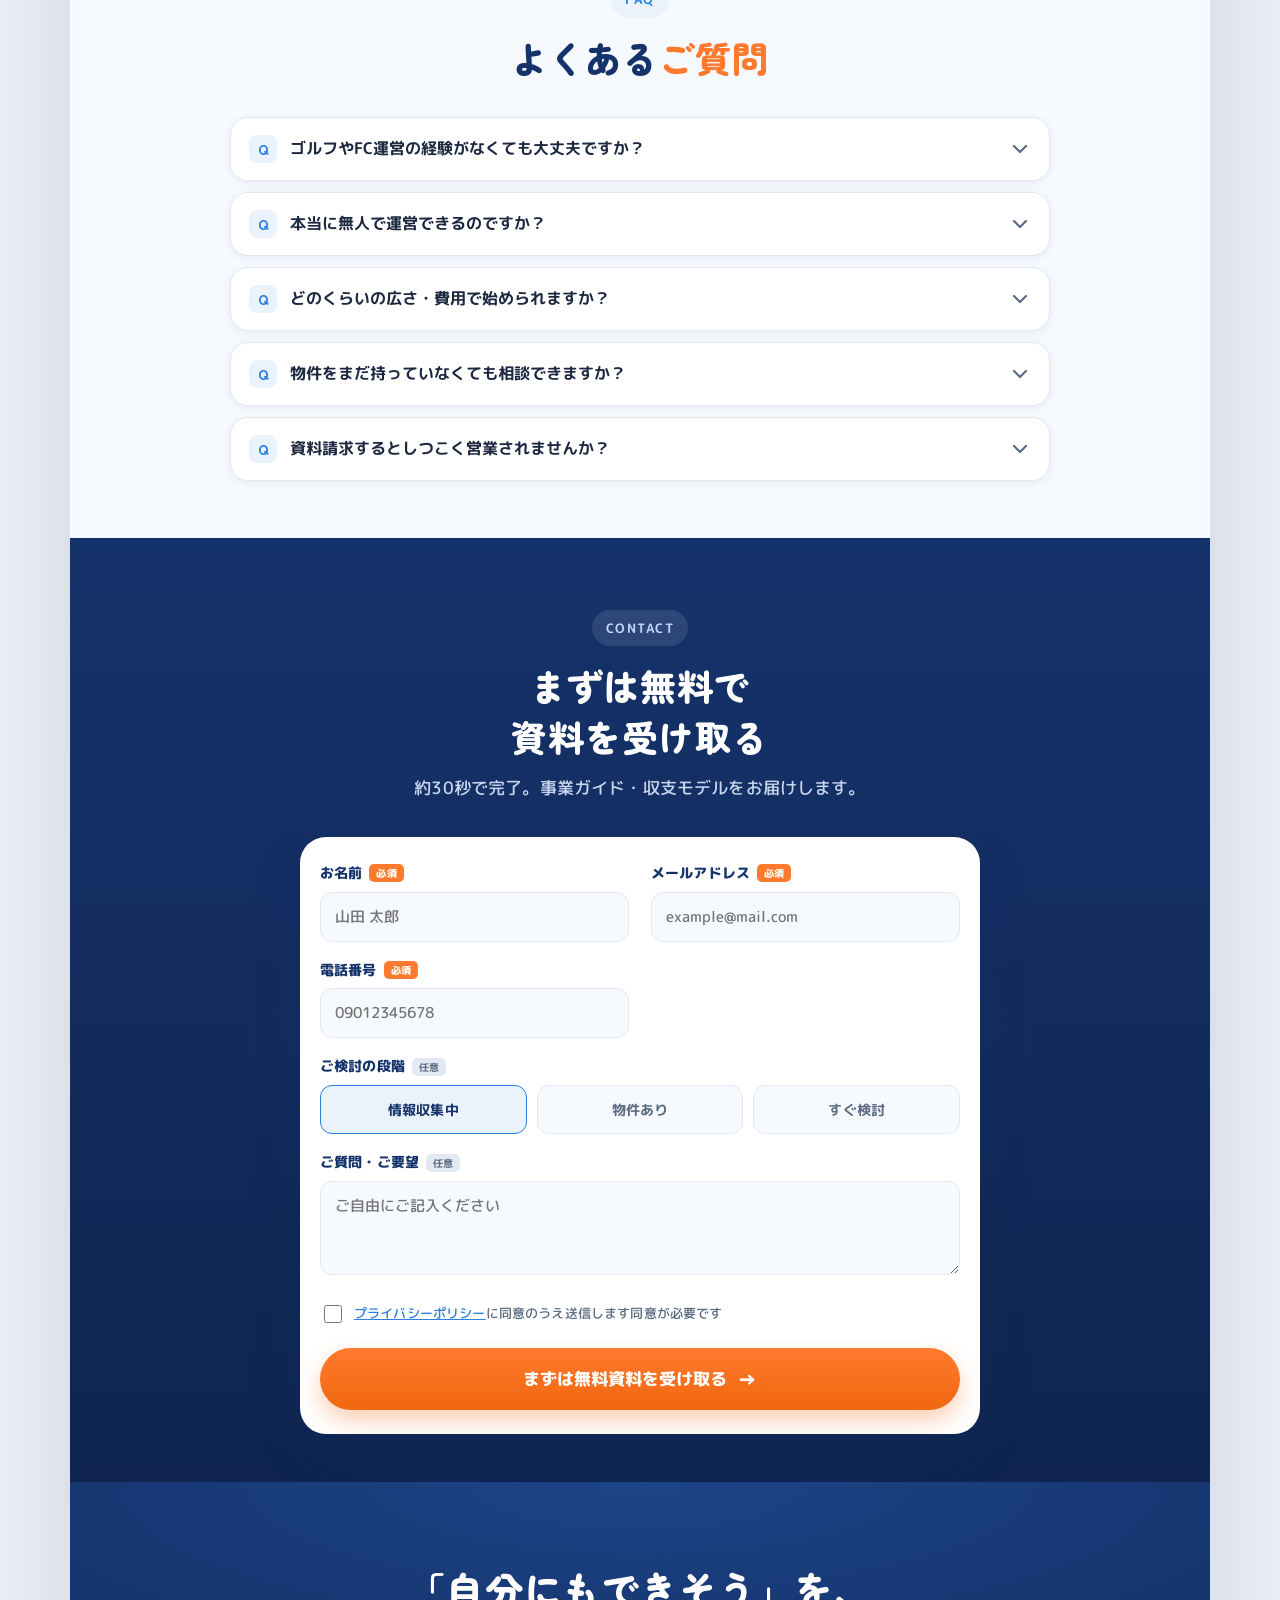
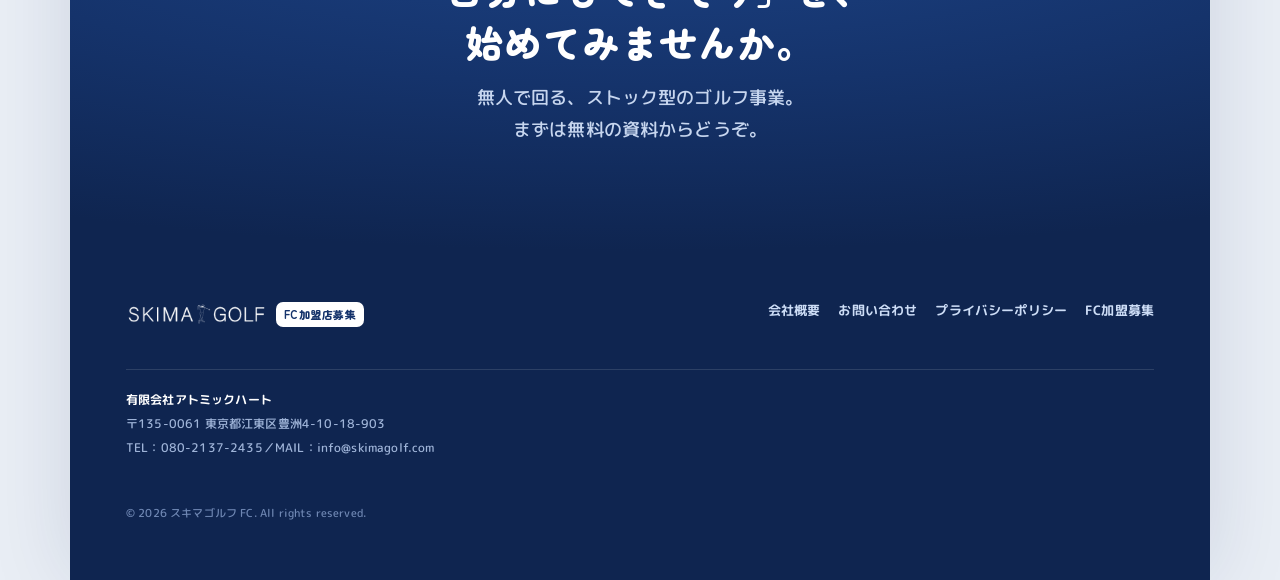
==== commit f640d7aa: "ヘッダー調整：ロゴを元サイズに復元／バッジ収まり改善／資料請求ボタン削除 - SKIMAGOLFロゴを元の300x60に戻す（max-width:100%で小画面の溢れ防止） - 「フランチャイズ加盟" ====
--- a/index.html
+++ b/index.html
@@ -7,7 +7,7 @@
 <link rel="preconnect" href="https://fonts.googleapis.com">
 <link rel="preconnect" href="https://fonts.gstatic.com" crossorigin>
 <link href="https://fonts.googleapis.com/css2?family=M+PLUS+Rounded+1c:wght@400;500;700;800&family=Zen+Maru+Gothic:wght@500;700;900&display=swap" rel="stylesheet">
-<link rel="stylesheet" href="styles.css?v=7">
+<link rel="stylesheet" href="styles.css?v=8">
 </head>
 <body data-fv="c" data-accent="orange" data-round="default">
 
@@ -16,10 +16,9 @@
   <!-- ===== ヘッダー ===== -->
   <header class="topbar">
     <div class="logo">
-      <img src="assets/skima-golf-logo.png" alt="スキマゴルフ" class="logo-img" style="height: 30px; width: auto;">
-      <span class="logo-fc" style="font-weight: 900; white-space: nowrap; flex-shrink: 0; font-family: &quot;M PLUS Rounded 1c&quot;">フランチャイズ加盟</span>
-    </div>
-    <a href="#form" class="btn btn-primary btn-mini">無料資料請求</a>
+      <img src="assets/skima-golf-logo.png" alt="スキマゴルフ" class="logo-img" style="width: 300px; height: 60px; max-width: 100%;">
+      <span class="logo-fc" style="font-size: 13px; font-weight: 900; white-space: nowrap; flex-shrink: 0; font-family: &quot;M PLUS Rounded 1c&quot;">フランチャイズ加盟</span>
+    </div>
   </header>
 
   <!-- ===== 1. ファーストビュー（3案：data-fvで切替） ===== -->
--- a/styles.css
+++ b/styles.css
@@ -558,3 +558,6 @@
   .greet-photo img.slot{ height:210px; }
 }
 
+/* ヘッダーロゴ：大きいロゴでも「フランチャイズ加盟」バッジが収まるよう折り返し可 */
+.topbar .logo{ flex-wrap:wrap; row-gap:5px; }
+
